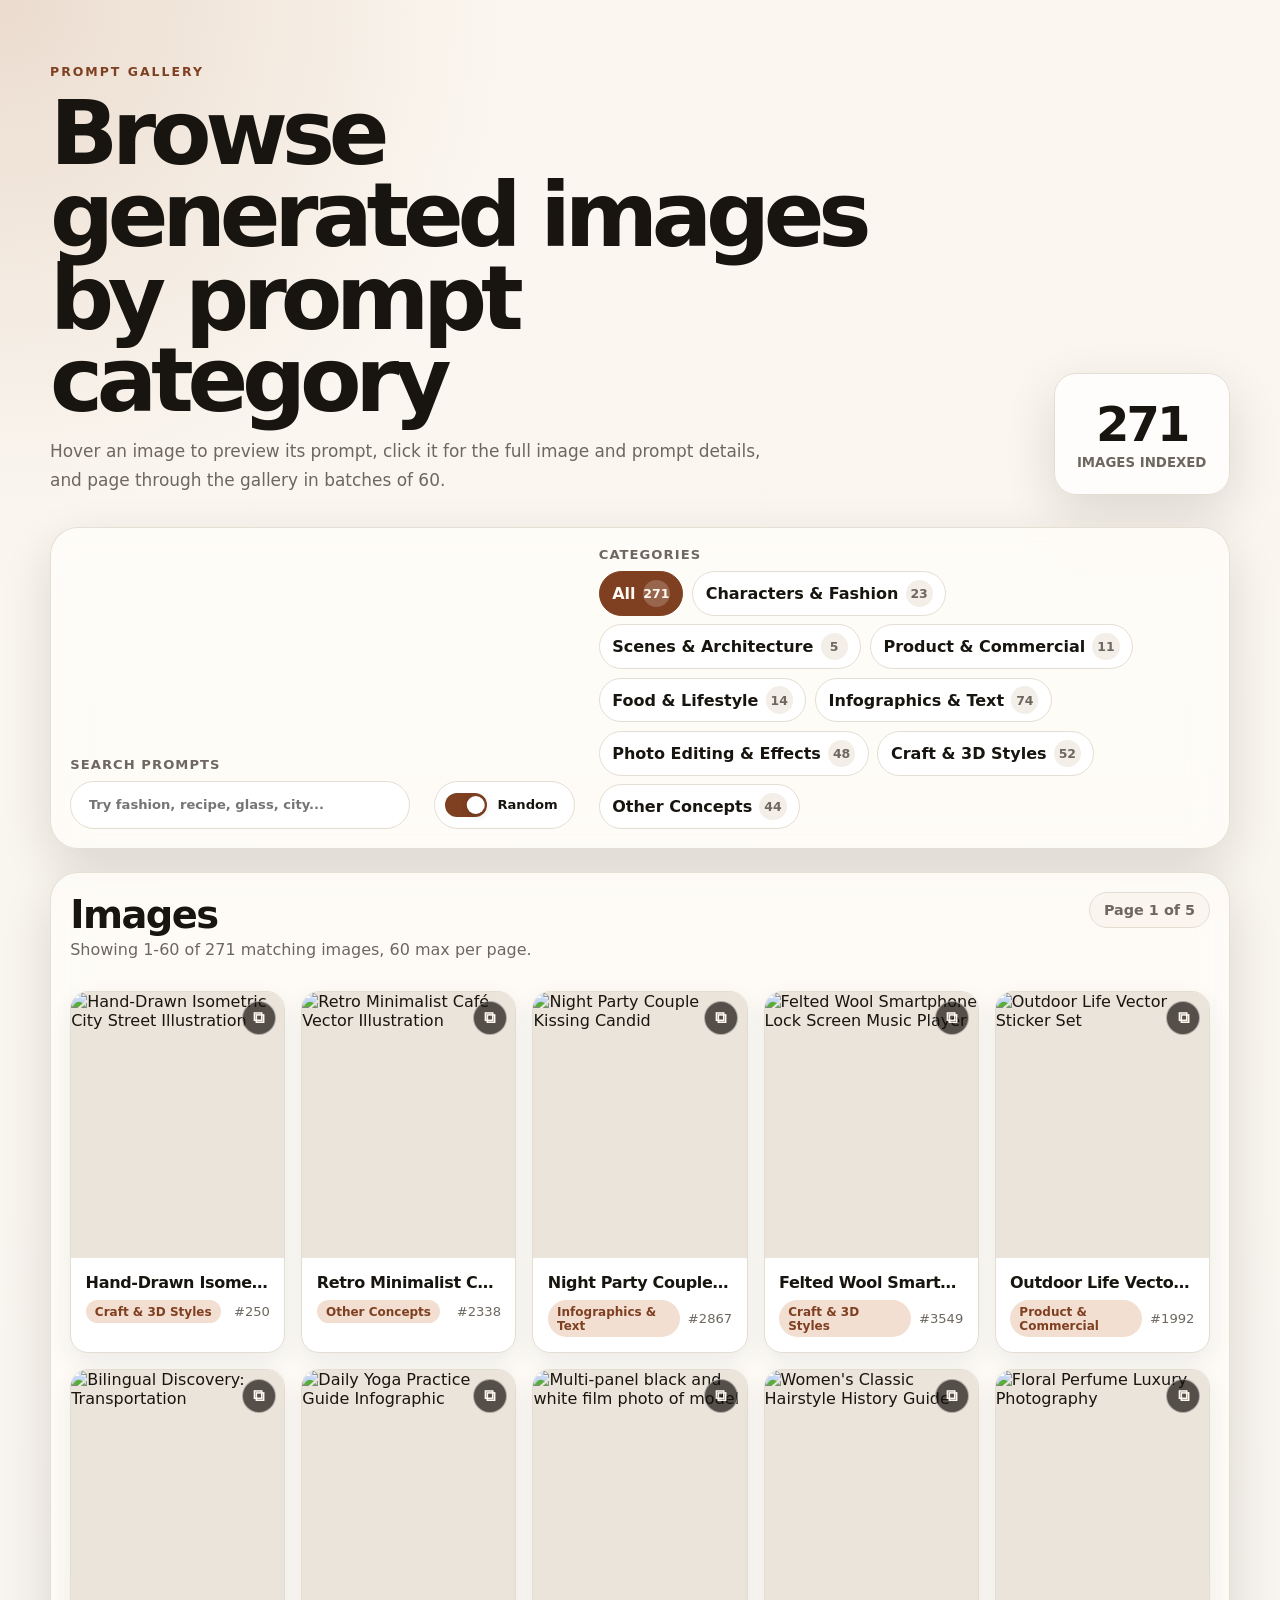
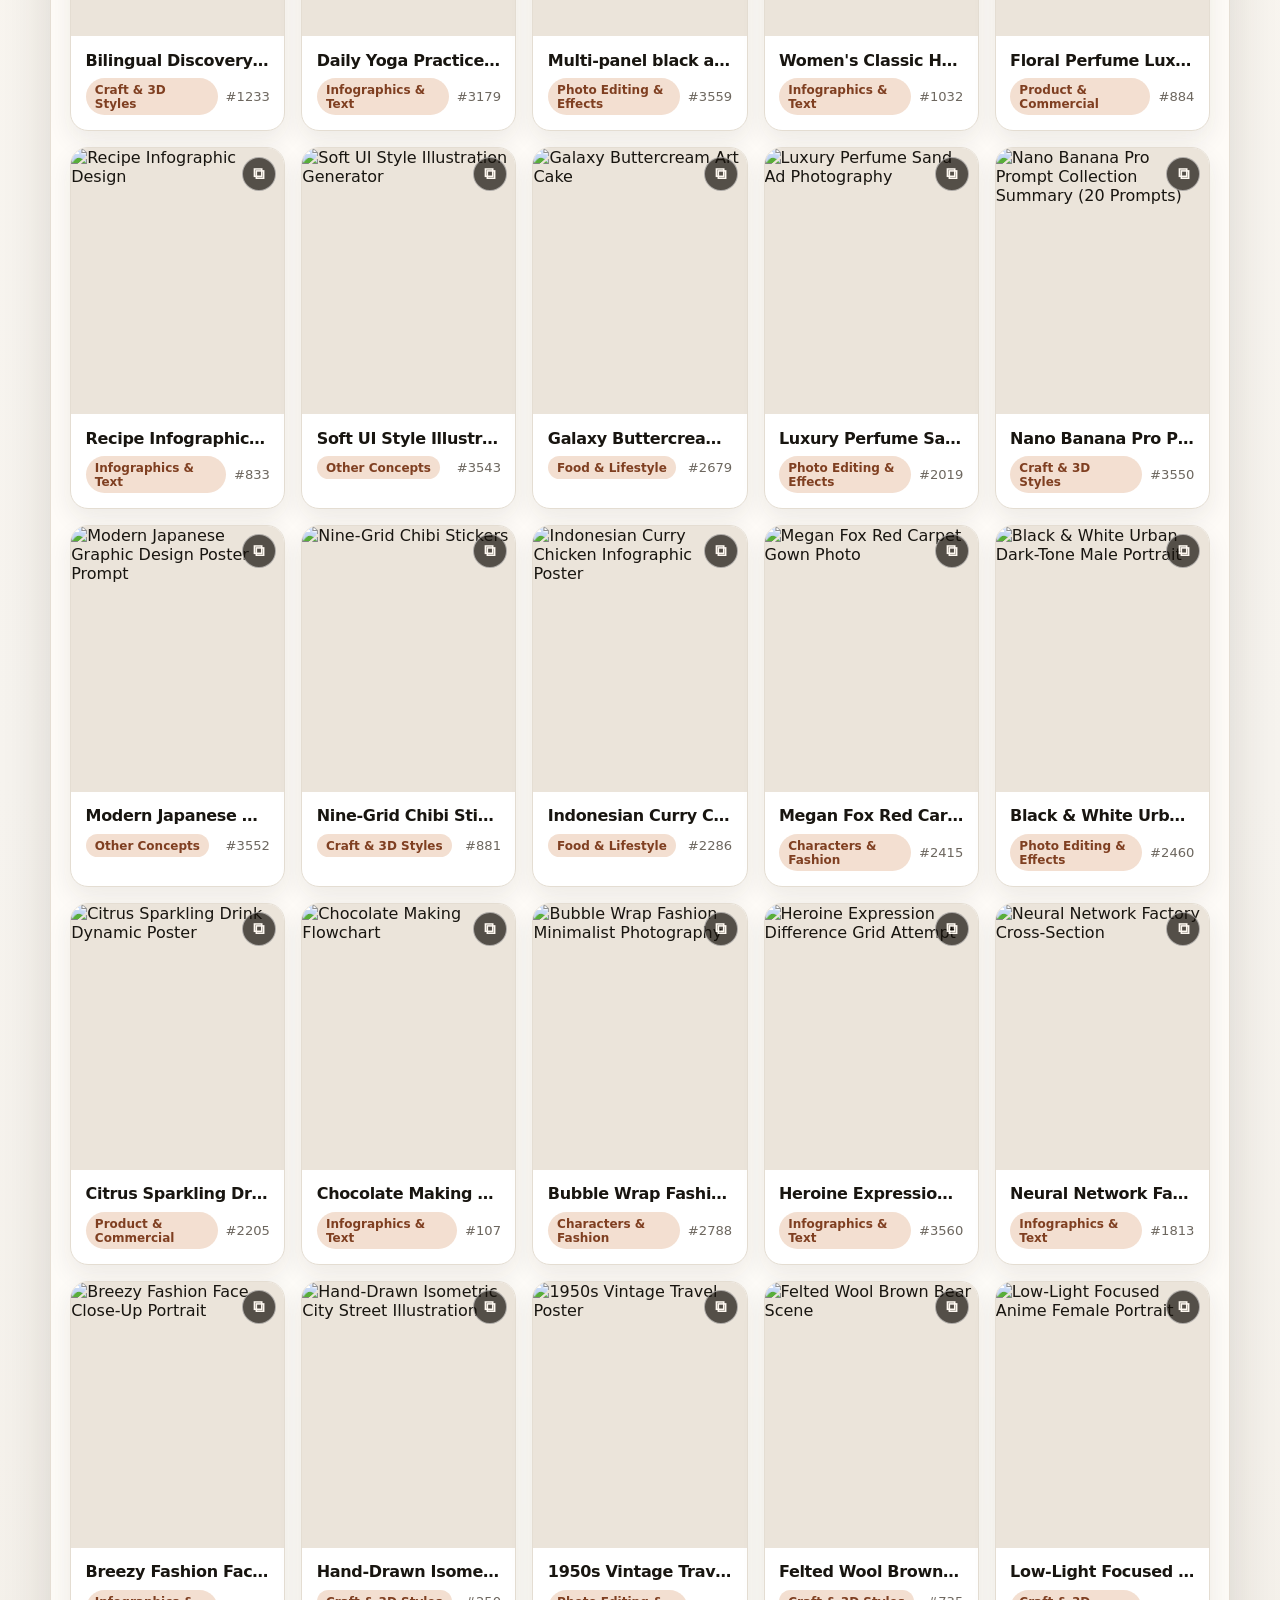
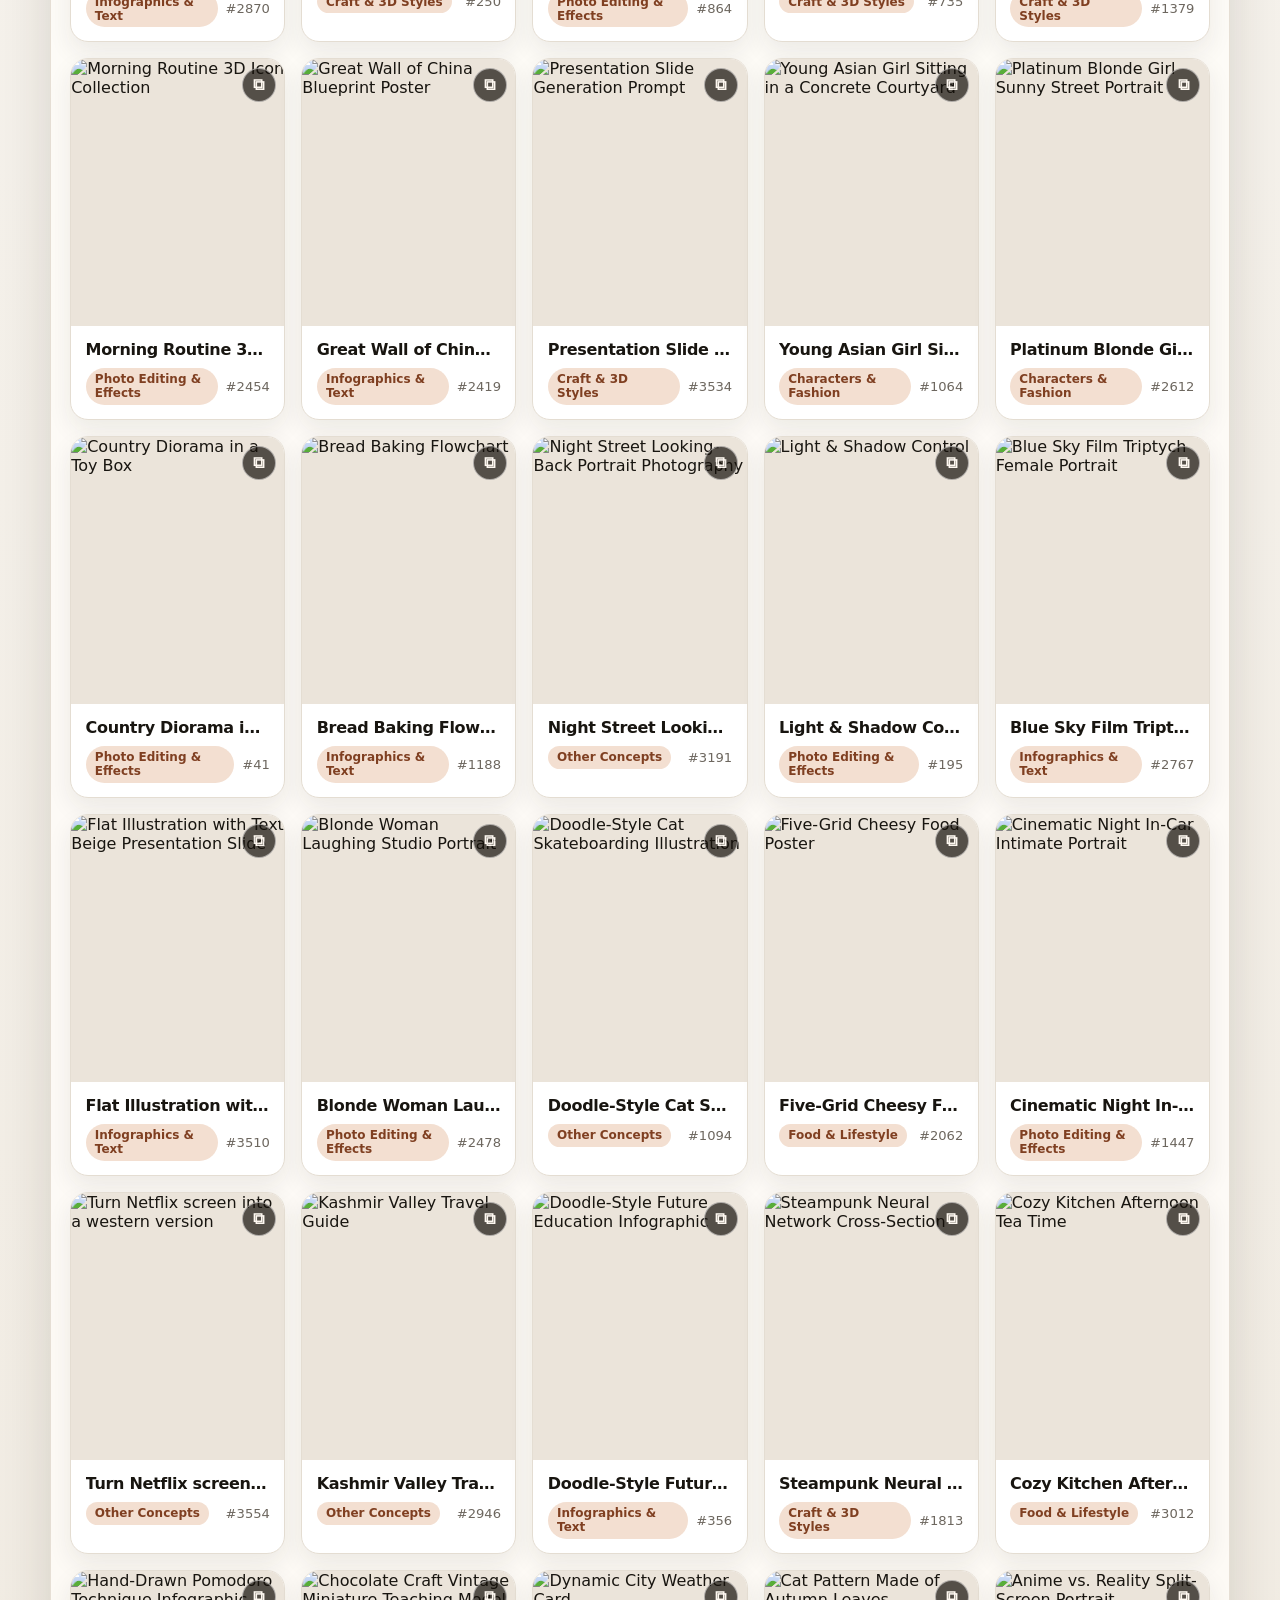
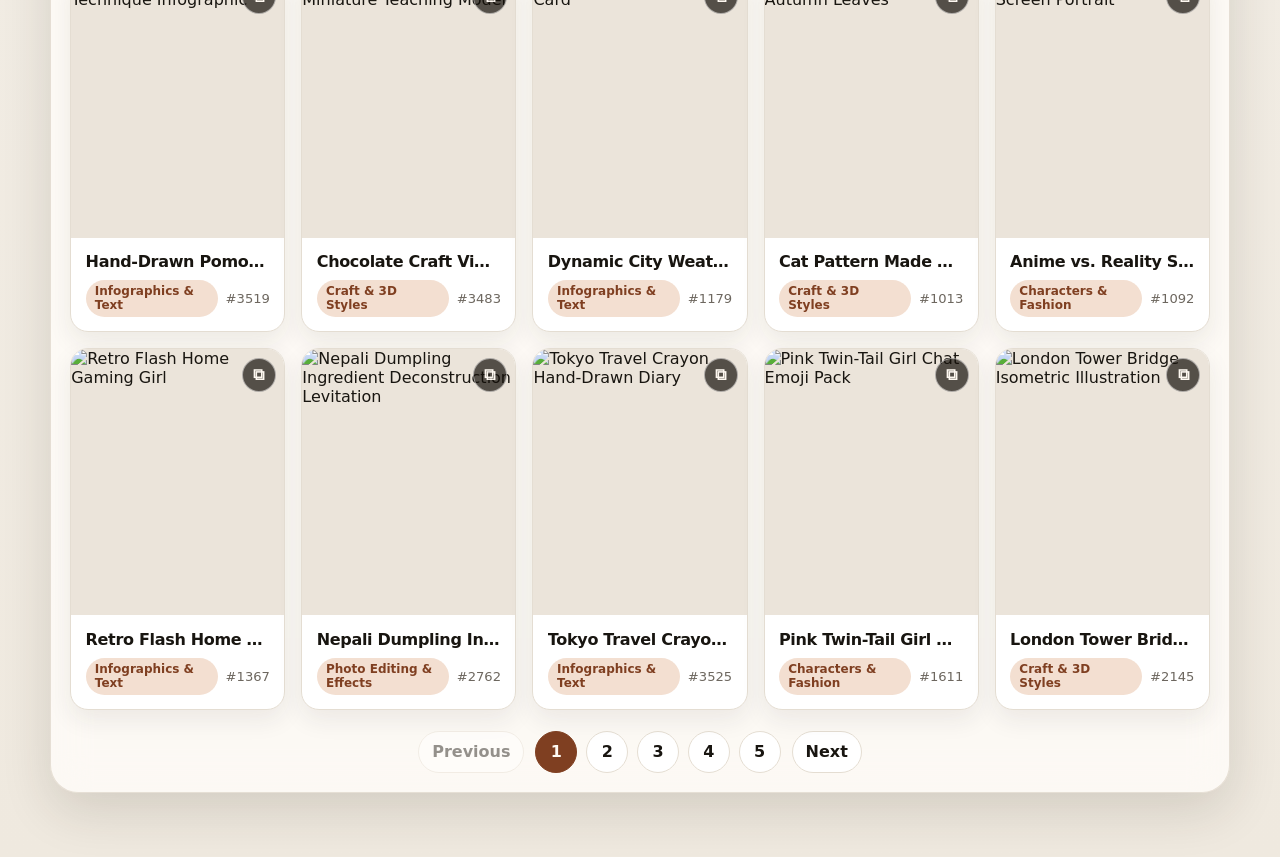
==== ernie-prompts-awesome/index.html @ 45bc71ee "Create combined prompt library repo" ====
<!doctype html>
<html lang="en">
  <head>
    <meta charset="utf-8">
    <meta name="viewport" content="width=device-width, initial-scale=1">
    <title>Prompt Image Gallery</title>
    <link rel="stylesheet" href="styles.css">
  </head>
  <body>
    <header class="hero">
      <div>
        <p class="eyebrow">Prompt gallery</p>
        <h1>Browse generated images by prompt category</h1>
        <p class="intro">
          Hover an image to preview its prompt, click it for the full image and prompt details,
          and page through the gallery in batches of 60.
        </p>
      </div>
      <div class="hero-card" aria-live="polite">
        <span id="total-count">0</span>
        <small>images indexed</small>
      </div>
    </header>

    <main>
      <section class="controls" aria-label="Gallery controls">
        <label class="search-label" for="search-input">
          Search prompts
          <input id="search-input" type="search" placeholder="Try fashion, recipe, glass, city...">
        </label>

        <label class="sort-toggle">
          <input id="random-sort-toggle" type="checkbox" checked>
          <span>Random</span>
        </label>

        <div>
          <p class="filter-title">Categories</p>
          <div id="category-filters" class="category-filters" role="list"></div>
        </div>
      </section>

      <section class="gallery-section" aria-labelledby="gallery-heading">
        <div class="section-heading">
          <div>
            <h2 id="gallery-heading">Images</h2>
            <p id="gallery-summary">Loading gallery...</p>
          </div>
          <div id="page-status" class="page-status"></div>
        </div>

        <div id="gallery-grid" class="gallery-grid" aria-live="polite"></div>
        <div id="empty-state" class="empty-state" hidden>
          <h3>No images match these filters</h3>
          <p>Try another category or search term.</p>
        </div>

        <nav class="pagination" aria-label="Gallery pagination">
          <button id="prev-page" class="page-button" type="button">Previous</button>
          <div id="page-buttons" class="page-buttons"></div>
          <button id="next-page" class="page-button" type="button">Next</button>
        </nav>
      </section>
    </main>

    <div id="detail-modal" class="modal" role="dialog" aria-modal="true" aria-labelledby="modal-title" hidden>
      <div class="modal-backdrop" data-close-modal></div>
      <article class="modal-panel">
        <button class="modal-close" type="button" aria-label="Close image details" data-close-modal>&times;</button>
        <div class="modal-image-wrap">
          <img id="modal-image" alt="">
        </div>
        <div class="modal-content">
          <p id="modal-category" class="category-badge"></p>
          <h2 id="modal-title"></h2>
          <dl class="modal-meta">
            <div>
              <dt>Author</dt>
              <dd id="modal-author"></dd>
            </div>
            <div>
              <dt>Source</dt>
              <dd id="modal-source"></dd>
            </div>
          </dl>
          <section>
            <div class="prompt-section-heading">
              <h3>Prompts</h3>
              <button id="modal-copy-prompt" class="copy-prompt-action" type="button">Copy</button>
            </div>
            <div id="modal-prompt-tabs" class="prompt-tabs" role="tablist" aria-label="Prompt versions"></div>
            <div id="modal-prompt-panel" class="prompt-panel" role="tabpanel" tabindex="0">
              <p id="modal-prompt" class="prompt-text"></p>
            </div>
          </section>
        </div>
      </article>
    </div>

    <script src="prompts.json"></script>
    <script src="prompt_categories.js"></script>
    <script src="app.js"></script>
  </body>
</html>
---- ernie-prompts-awesome/styles.css ----
:root {
  color-scheme: light;
  --bg: #f6f3ee;
  --surface: #fffdf9;
  --surface-strong: #ffffff;
  --ink: #181510;
  --muted: #6d675f;
  --line: #e4ddd2;
  --accent: #a45f37;
  --accent-strong: #7f3f21;
  --accent-soft: #f3dfd1;
  --shadow: 0 18px 50px rgba(43, 32, 20, 0.14);
  --radius: 22px;
  font-family:
    Inter, ui-sans-serif, system-ui, -apple-system, BlinkMacSystemFont, "Segoe UI",
    sans-serif;
}

* {
  box-sizing: border-box;
}

body {
  margin: 0;
  min-height: 100vh;
  background:
    radial-gradient(circle at top left, rgba(164, 95, 55, 0.18), transparent 32rem),
    linear-gradient(180deg, #fbf7f0 0%, var(--bg) 42%, #efe9df 100%);
  color: var(--ink);
}

button,
input {
  font: inherit;
}

button {
  cursor: pointer;
}

img {
  display: block;
  max-width: 100%;
}

.hero {
  display: grid;
  grid-template-columns: minmax(0, 1fr) auto;
  gap: 2rem;
  align-items: end;
  width: min(1180px, calc(100% - 2rem));
  margin: 0 auto;
  padding: 4rem 0 2rem;
}

.eyebrow {
  margin: 0 0 0.8rem;
  color: var(--accent-strong);
  font-size: 0.78rem;
  font-weight: 800;
  letter-spacing: 0.16em;
  text-transform: uppercase;
}

h1,
h2,
h3,
p {
  margin-top: 0;
}

h1 {
  max-width: 820px;
  margin-bottom: 1rem;
  font-size: clamp(2.6rem, 7vw, 6.4rem);
  line-height: 0.92;
  letter-spacing: -0.07em;
}

.intro {
  max-width: 720px;
  margin-bottom: 0;
  color: var(--muted);
  font-size: 1.06rem;
  line-height: 1.7;
}

.hero-card {
  min-width: 172px;
  padding: 1.4rem;
  border: 1px solid var(--line);
  border-radius: var(--radius);
  background: rgba(255, 255, 255, 0.72);
  box-shadow: var(--shadow);
  text-align: center;
  backdrop-filter: blur(18px);
}

.hero-card span {
  display: block;
  font-size: 3rem;
  font-weight: 900;
  letter-spacing: -0.06em;
}

.hero-card small {
  color: var(--muted);
  font-weight: 700;
  text-transform: uppercase;
}

main {
  width: min(1180px, calc(100% - 2rem));
  margin: 0 auto 4rem;
}

.controls,
.gallery-section {
  border: 1px solid rgba(228, 221, 210, 0.92);
  border-radius: calc(var(--radius) + 6px);
  background: rgba(255, 253, 249, 0.82);
  box-shadow: var(--shadow);
  backdrop-filter: blur(18px);
}

.controls {
  display: grid;
  grid-template-columns: minmax(240px, 340px) auto minmax(0, 1fr);
  gap: 1.5rem;
  align-items: end;
  margin-bottom: 1.4rem;
  padding: 1.2rem;
}

.search-label,
.filter-title {
  color: var(--muted);
  font-size: 0.82rem;
  font-weight: 800;
  letter-spacing: 0.08em;
  text-transform: uppercase;
}

.search-label {
  display: grid;
  gap: 0.55rem;
}

#search-input {
  width: 100%;
  min-height: 48px;
  border: 1px solid var(--line);
  border-radius: 999px;
  background: var(--surface-strong);
  color: var(--ink);
  padding: 0 1.1rem;
  outline: none;
}

#search-input:focus-visible {
  border-color: var(--accent);
  box-shadow: 0 0 0 4px rgba(164, 95, 55, 0.14);
}

.filter-title {
  margin-bottom: 0.55rem;
}

.sort-toggle {
  display: inline-flex;
  gap: 0.62rem;
  align-items: center;
  min-height: 48px;
  border: 1px solid var(--line);
  border-radius: 999px;
  background: var(--surface-strong);
  color: var(--ink);
  padding: 0 1rem 0 0.62rem;
  font-size: 0.82rem;
  font-weight: 900;
}

.sort-toggle input {
  position: relative;
  width: 2.65rem;
  height: 1.48rem;
  margin: 0;
  appearance: none;
  border-radius: 999px;
  background: #e7ded2;
  cursor: pointer;
  transition: background 160ms ease;
}

.sort-toggle input::before {
  position: absolute;
  top: 0.18rem;
  left: 0.18rem;
  width: 1.12rem;
  height: 1.12rem;
  border-radius: 999px;
  background: #ffffff;
  box-shadow: 0 2px 7px rgba(43, 32, 20, 0.2);
  content: "";
  transition: transform 160ms ease;
}

.sort-toggle input:checked {
  background: var(--accent-strong);
}

.sort-toggle input:checked::before {
  transform: translateX(1.17rem);
}

.category-filters,
.page-buttons {
  display: flex;
  flex-wrap: wrap;
  gap: 0.55rem;
}

.category-button,
.page-button {
  border: 1px solid var(--line);
  border-radius: 999px;
  background: var(--surface-strong);
  color: var(--ink);
  font-weight: 800;
  transition:
    transform 160ms ease,
    border-color 160ms ease,
    background 160ms ease,
    color 160ms ease;
}

.category-button {
  display: inline-flex;
  gap: 0.45rem;
  align-items: center;
  min-height: 38px;
  padding: 0.48rem 0.78rem;
}

.category-button span {
  display: inline-grid;
  min-width: 1.7rem;
  min-height: 1.7rem;
  place-items: center;
  border-radius: 999px;
  background: #f3eee7;
  color: var(--muted);
  font-size: 0.78rem;
}

.category-button:hover,
.page-button:hover {
  transform: translateY(-1px);
  border-color: rgba(164, 95, 55, 0.45);
}

.category-button.is-active,
.page-button.is-active {
  border-color: var(--accent-strong);
  background: var(--accent-strong);
  color: #fffaf3;
}

.category-button.is-active span {
  background: rgba(255, 255, 255, 0.2);
  color: #fffaf3;
}

.gallery-section {
  padding: 1.2rem;
}

.section-heading {
  display: flex;
  justify-content: space-between;
  gap: 1rem;
  align-items: start;
  margin-bottom: 1rem;
}

.section-heading h2 {
  margin-bottom: 0.2rem;
  font-size: clamp(1.6rem, 3vw, 2.4rem);
  letter-spacing: -0.04em;
}

#gallery-summary,
.page-status {
  color: var(--muted);
}

.page-status {
  flex: none;
  border: 1px solid var(--line);
  border-radius: 999px;
  background: #faf5ee;
  padding: 0.56rem 0.86rem;
  font-size: 0.9rem;
  font-weight: 800;
}

.gallery-grid {
  display: grid;
  grid-template-columns: repeat(auto-fill, minmax(190px, 1fr));
  gap: 1rem;
}

.image-card {
  position: relative;
  overflow: hidden;
  border: 1px solid var(--line);
  border-radius: 18px;
  background: var(--surface-strong);
  box-shadow: 0 10px 24px rgba(43, 32, 20, 0.08);
  transition:
    transform 180ms ease,
    box-shadow 180ms ease;
}

.copy-prompt-button {
  position: absolute;
  z-index: 4;
  top: 0.55rem;
  right: 0.55rem;
  display: grid;
  width: 34px;
  height: 34px;
  place-items: center;
  border: 1px solid rgba(255, 255, 255, 0.52);
  border-radius: 999px;
  background: rgba(20, 15, 10, 0.76);
  color: #fffaf3;
  font-size: 1rem;
  font-weight: 900;
  line-height: 1;
  opacity: 0.92;
  transition:
    opacity 160ms ease,
    transform 160ms ease,
    background 160ms ease;
}

.image-card:hover .copy-prompt-button,
.image-card:focus-within .copy-prompt-button,
.copy-prompt-button:focus-visible {
  opacity: 1;
}

.copy-prompt-button:hover {
  transform: translateY(-1px);
  background: var(--accent-strong);
}

.image-card:hover,
.image-card:focus-within {
  transform: translateY(-3px);
  box-shadow: 0 18px 36px rgba(43, 32, 20, 0.16);
}

.card-button {
  display: grid;
  width: 100%;
  padding: 0;
  border: 0;
  background: transparent;
  color: inherit;
  text-align: left;
}

.thumb-wrap {
  position: relative;
  aspect-ratio: 4 / 5;
  overflow: hidden;
  background: #ebe4da;
}

.thumb-wrap img {
  width: 100%;
  height: 100%;
  object-fit: cover;
  transition: transform 220ms ease;
}

.image-card:hover img,
.image-card:focus-within img {
  transform: scale(1.04);
}

.prompt-overlay {
  position: absolute;
  inset: 0;
  display: flex;
  flex-direction: column;
  justify-content: end;
  gap: 0.45rem;
  padding: 1rem;
  background: linear-gradient(180deg, transparent 0%, rgba(0, 0, 0, 0.78) 100%);
  color: #fffaf3;
  opacity: 0;
  transition: opacity 180ms ease;
}

.image-card:hover .prompt-overlay,
.image-card:focus-within .prompt-overlay {
  opacity: 1;
}

.prompt-overlay strong {
  font-size: 0.78rem;
  letter-spacing: 0.12em;
  text-transform: uppercase;
}

.prompt-overlay p {
  display: -webkit-box;
  margin: 0;
  overflow: hidden;
  font-size: 0.9rem;
  line-height: 1.45;
  -webkit-box-orient: vertical;
  -webkit-line-clamp: 7;
}

.card-body {
  display: grid;
  gap: 0.55rem;
  padding: 0.9rem;
}

.card-body h3 {
  margin: 0;
  overflow: hidden;
  font-size: 1rem;
  letter-spacing: -0.02em;
  text-overflow: ellipsis;
  white-space: nowrap;
}

.card-meta {
  display: flex;
  gap: 0.5rem;
  align-items: center;
  justify-content: space-between;
  color: var(--muted);
  font-size: 0.82rem;
}

.category-badge {
  display: inline-flex;
  width: fit-content;
  align-items: center;
  border-radius: 999px;
  background: var(--accent-soft);
  color: var(--accent-strong);
  padding: 0.28rem 0.58rem;
  font-size: 0.75rem;
  font-weight: 900;
}

.empty-state {
  margin: 2rem 0;
  border: 1px dashed var(--line);
  border-radius: 20px;
  padding: 3rem 1rem;
  text-align: center;
}

.pagination {
  display: flex;
  justify-content: center;
  gap: 0.7rem;
  align-items: center;
  margin-top: 1.3rem;
}

.page-button {
  min-width: 42px;
  min-height: 42px;
  padding: 0 0.8rem;
}

.page-button[disabled] {
  cursor: not-allowed;
  opacity: 0.46;
  transform: none;
}

.modal[hidden] {
  display: none;
}

.modal {
  position: fixed;
  z-index: 20;
  inset: 0;
  display: grid;
  place-items: center;
  padding: 1rem;
}

.modal-backdrop {
  position: absolute;
  inset: 0;
  background: rgba(20, 15, 10, 0.72);
  backdrop-filter: blur(8px);
}

.modal-panel {
  position: relative;
  display: grid;
  grid-template-columns: minmax(260px, 0.92fr) minmax(300px, 1fr);
  width: min(1120px, 100%);
  height: min(780px, calc(100vh - 2rem));
  max-height: min(780px, calc(100vh - 2rem));
  overflow: hidden;
  border-radius: 28px;
  background: var(--surface-strong);
  box-shadow: 0 28px 80px rgba(0, 0, 0, 0.38);
}

.modal-close {
  position: absolute;
  z-index: 2;
  top: 0.9rem;
  right: 0.9rem;
  display: grid;
  width: 42px;
  height: 42px;
  place-items: center;
  border: 1px solid rgba(255, 255, 255, 0.38);
  border-radius: 999px;
  background: rgba(20, 15, 10, 0.72);
  color: #fff;
  font-size: 1.55rem;
  line-height: 1;
}

.modal-image-wrap {
  display: grid;
  min-height: 0;
  place-items: center;
  background: #efe8de;
}

.modal-image-wrap img {
  width: 100%;
  height: 100%;
  object-fit: contain;
  object-position: center;
}

.modal-content {
  display: grid;
  min-height: 0;
  gap: 1rem;
  grid-template-rows: auto auto auto minmax(0, 1fr);
  overflow: hidden;
  padding: 2rem;
}

.modal-content h2 {
  margin-bottom: 0;
  font-size: clamp(1.7rem, 4vw, 3rem);
  line-height: 1;
  letter-spacing: -0.05em;
}

.modal-content h3 {
  margin-bottom: 0.45rem;
  font-size: 0.82rem;
  letter-spacing: 0.1em;
  text-transform: uppercase;
}

.modal-content > section:last-child {
  display: grid;
  min-height: 0;
  gap: 0.75rem;
  grid-template-rows: auto auto minmax(0, 1fr);
}

.modal-meta {
  display: grid;
  grid-template-columns: repeat(2, minmax(0, 1fr));
  gap: 0.8rem;
  margin: 0;
}

.modal-meta div {
  min-width: 0;
  border: 1px solid var(--line);
  border-radius: 16px;
  padding: 0.8rem;
}

.modal-meta dt {
  margin-bottom: 0.18rem;
  color: var(--muted);
  font-size: 0.74rem;
  font-weight: 900;
  letter-spacing: 0.08em;
  text-transform: uppercase;
}

.modal-meta dd {
  margin: 0;
  overflow-wrap: anywhere;
}

.modal-meta a {
  color: var(--accent-strong);
  font-weight: 800;
}

.prompt-text {
  margin: 0;
  color: #38312a;
  line-height: 1.7;
  white-space: pre-wrap;
}

.prompt-section-heading {
  display: flex;
  gap: 0.8rem;
  align-items: center;
  justify-content: space-between;
}

.prompt-section-heading h3 {
  margin-bottom: 0;
}

.copy-prompt-action {
  min-height: 34px;
  border: 1px solid var(--line);
  border-radius: 999px;
  background: var(--surface-strong);
  color: var(--accent-strong);
  padding: 0 0.85rem;
  font-size: 0.78rem;
  font-weight: 900;
}

.prompt-tabs {
  display: flex;
  flex-wrap: wrap;
  gap: 0.45rem;
}

.prompt-tab {
  min-height: 34px;
  border: 1px solid var(--line);
  border-radius: 999px;
  background: #faf5ee;
  color: var(--muted);
  padding: 0 0.78rem;
  font-size: 0.78rem;
  font-weight: 900;
}

.prompt-tab.is-active {
  border-color: var(--accent-strong);
  background: var(--accent-strong);
  color: #fffaf3;
}

.prompt-panel {
  min-height: 13rem;
  max-height: 100%;
  overflow: auto;
  border: 1px solid var(--line);
  border-radius: 18px;
  background: #fffaf3;
  padding: 1rem;
}

@media (max-width: 820px) {
  .hero,
  .controls,
  .section-heading,
  .modal-panel {
    grid-template-columns: 1fr;
  }

  .hero {
    padding-top: 2.5rem;
  }

  .hero-card {
    justify-self: start;
  }

  .section-heading {
    display: grid;
  }

  .page-status {
    width: fit-content;
  }

  .modal-panel {
    height: auto;
    max-height: calc(100vh - 1rem);
  }

  .modal-image-wrap {
    min-height: 280px;
    max-height: 42vh;
  }

  .modal-content {
    overflow: auto;
    padding: 1.2rem;
  }

  .prompt-panel {
    max-height: 36vh;
  }
}

@media (max-width: 560px) {
  main,
  .hero {
    width: min(100% - 1rem, 1180px);
  }

  .gallery-grid {
    grid-template-columns: repeat(2, minmax(0, 1fr));
    gap: 0.6rem;
  }

  .card-body {
    padding: 0.72rem;
  }

  .card-meta {
    display: grid;
  }

  .pagination {
    align-items: stretch;
    flex-direction: column;
  }

  .page-buttons {
    justify-content: center;
  }
}
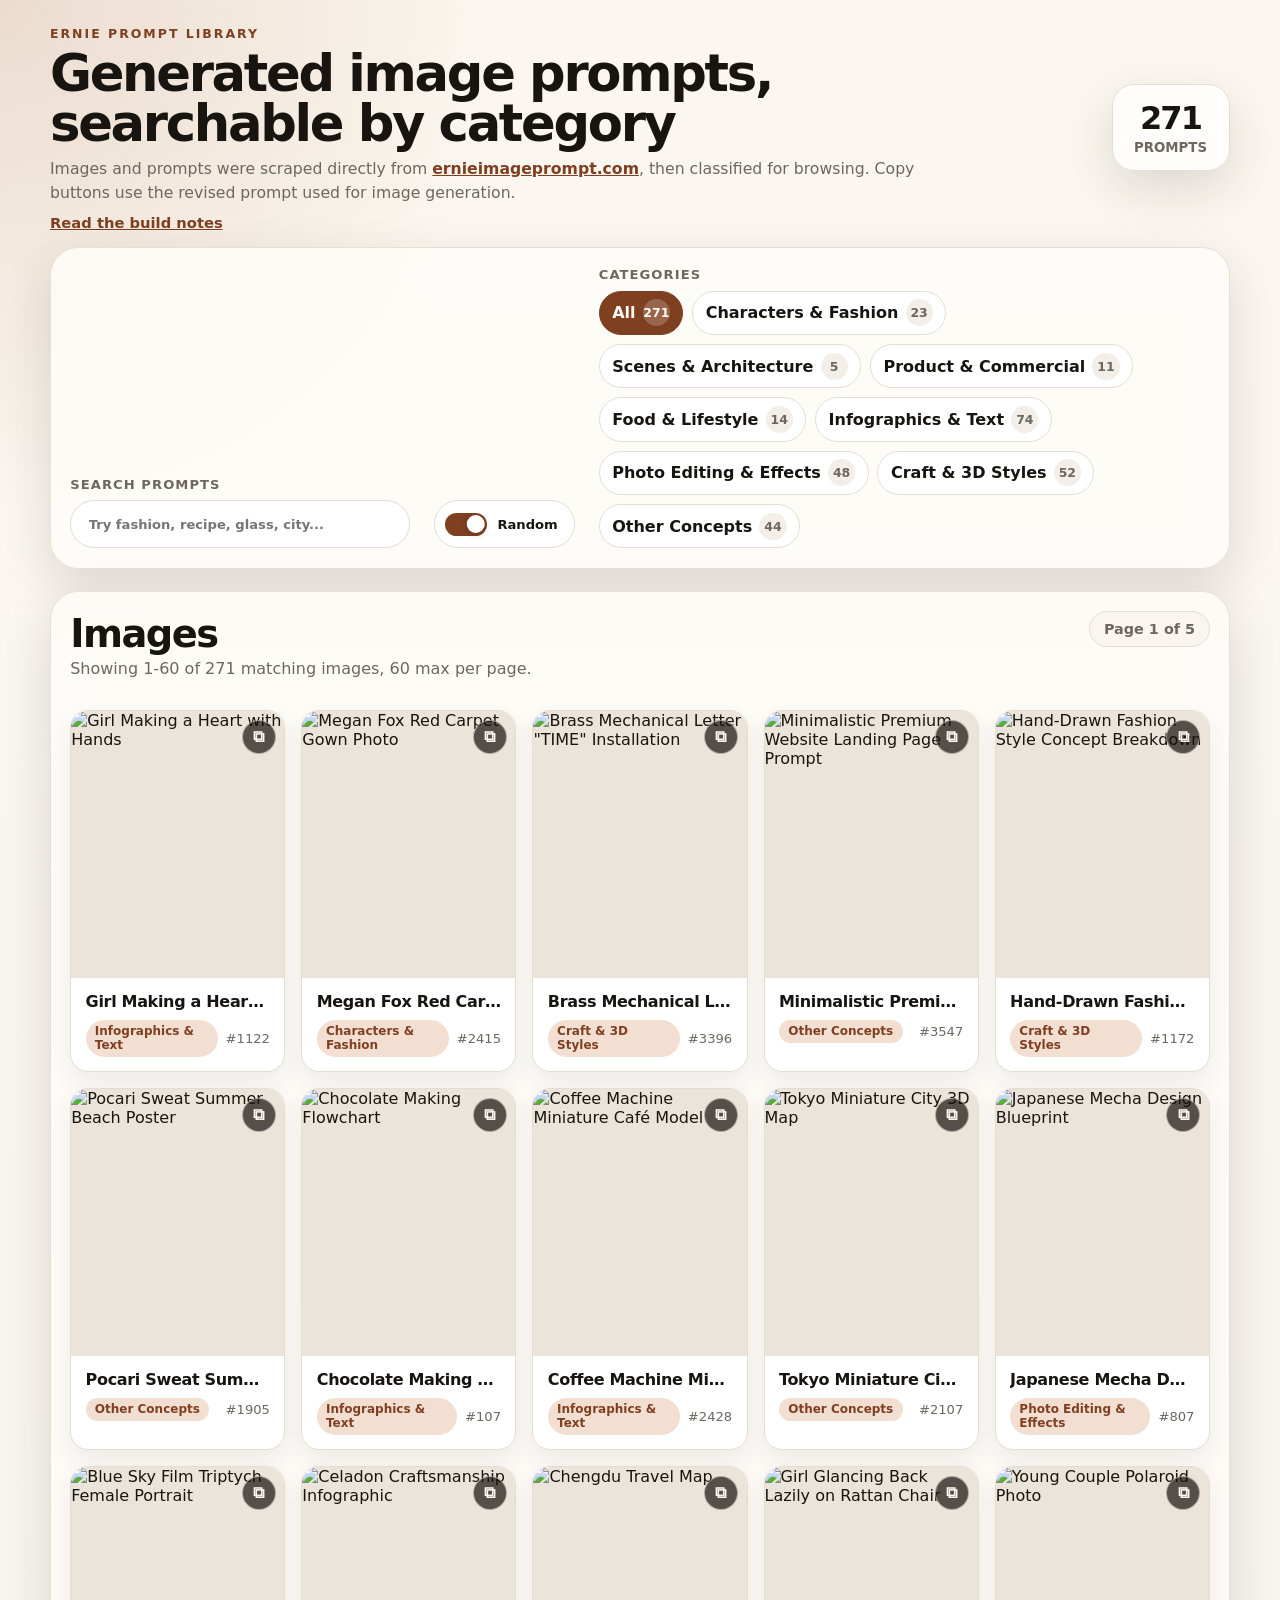
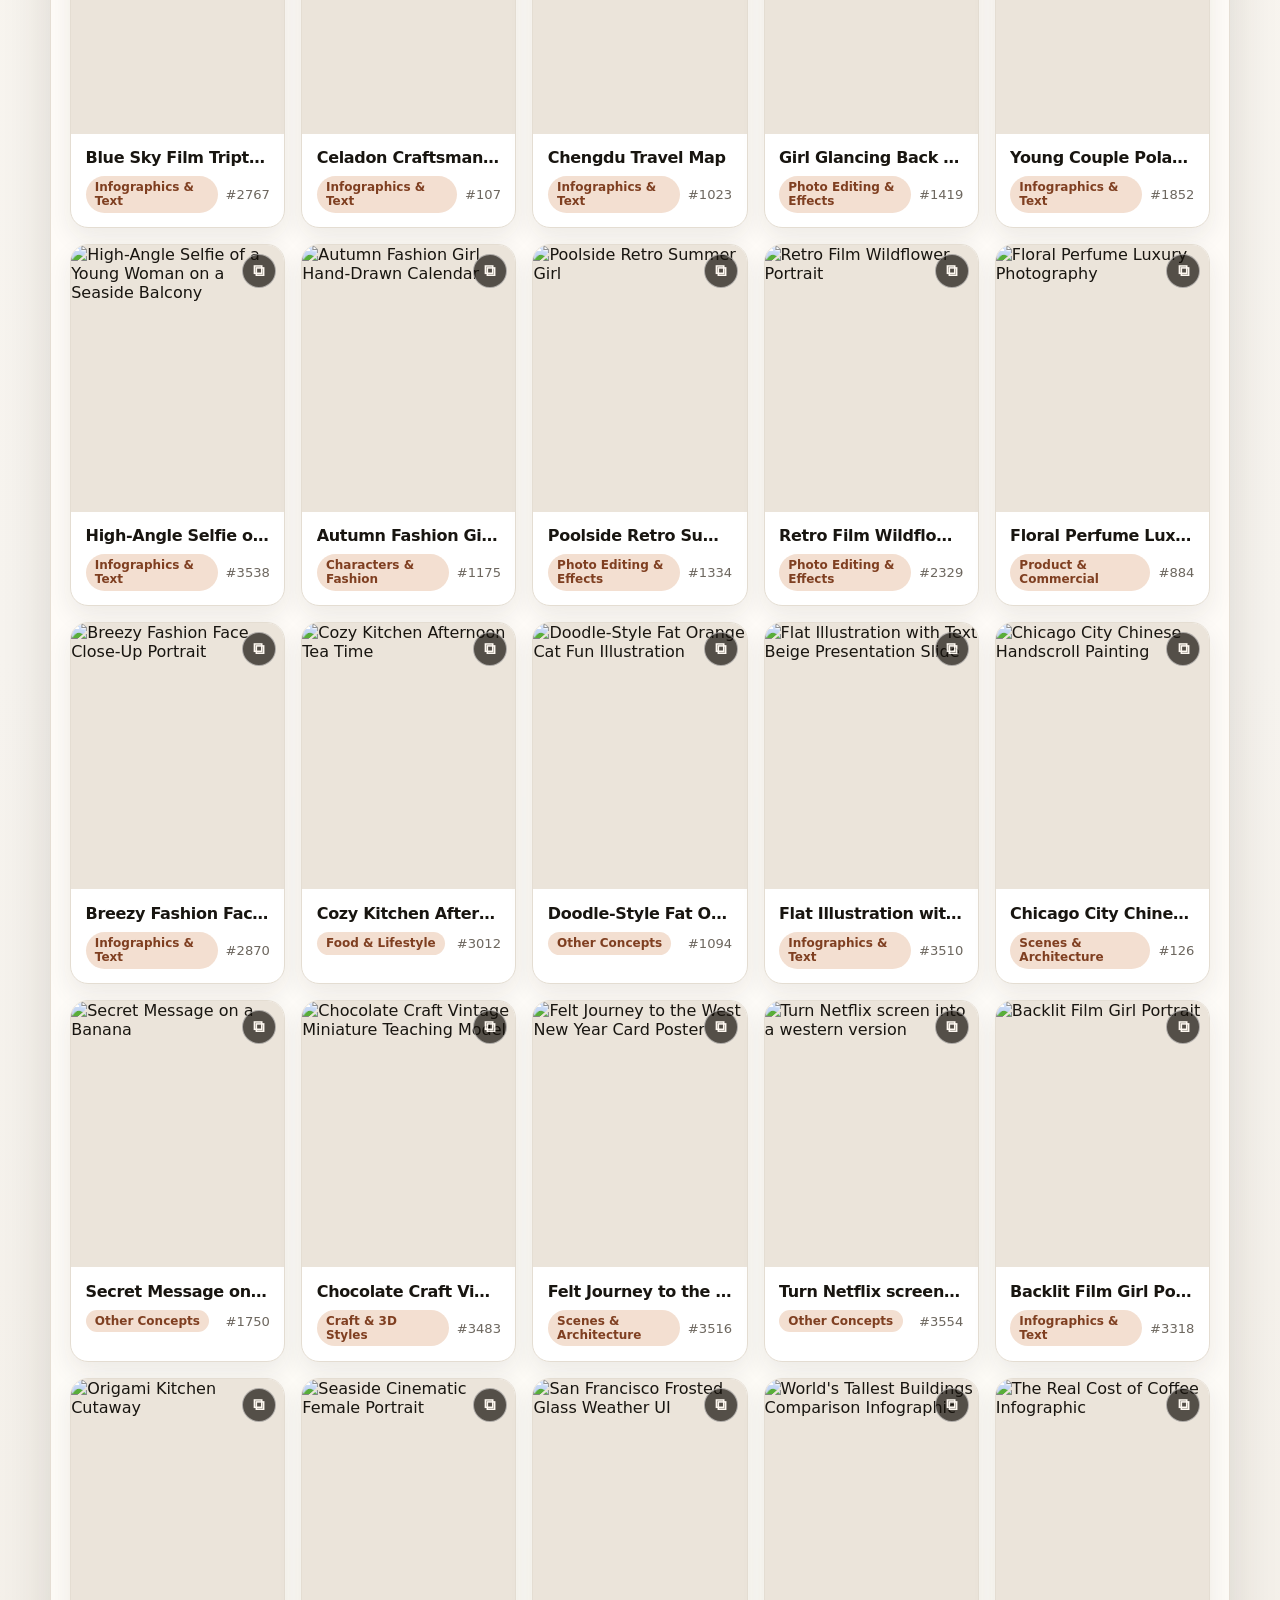
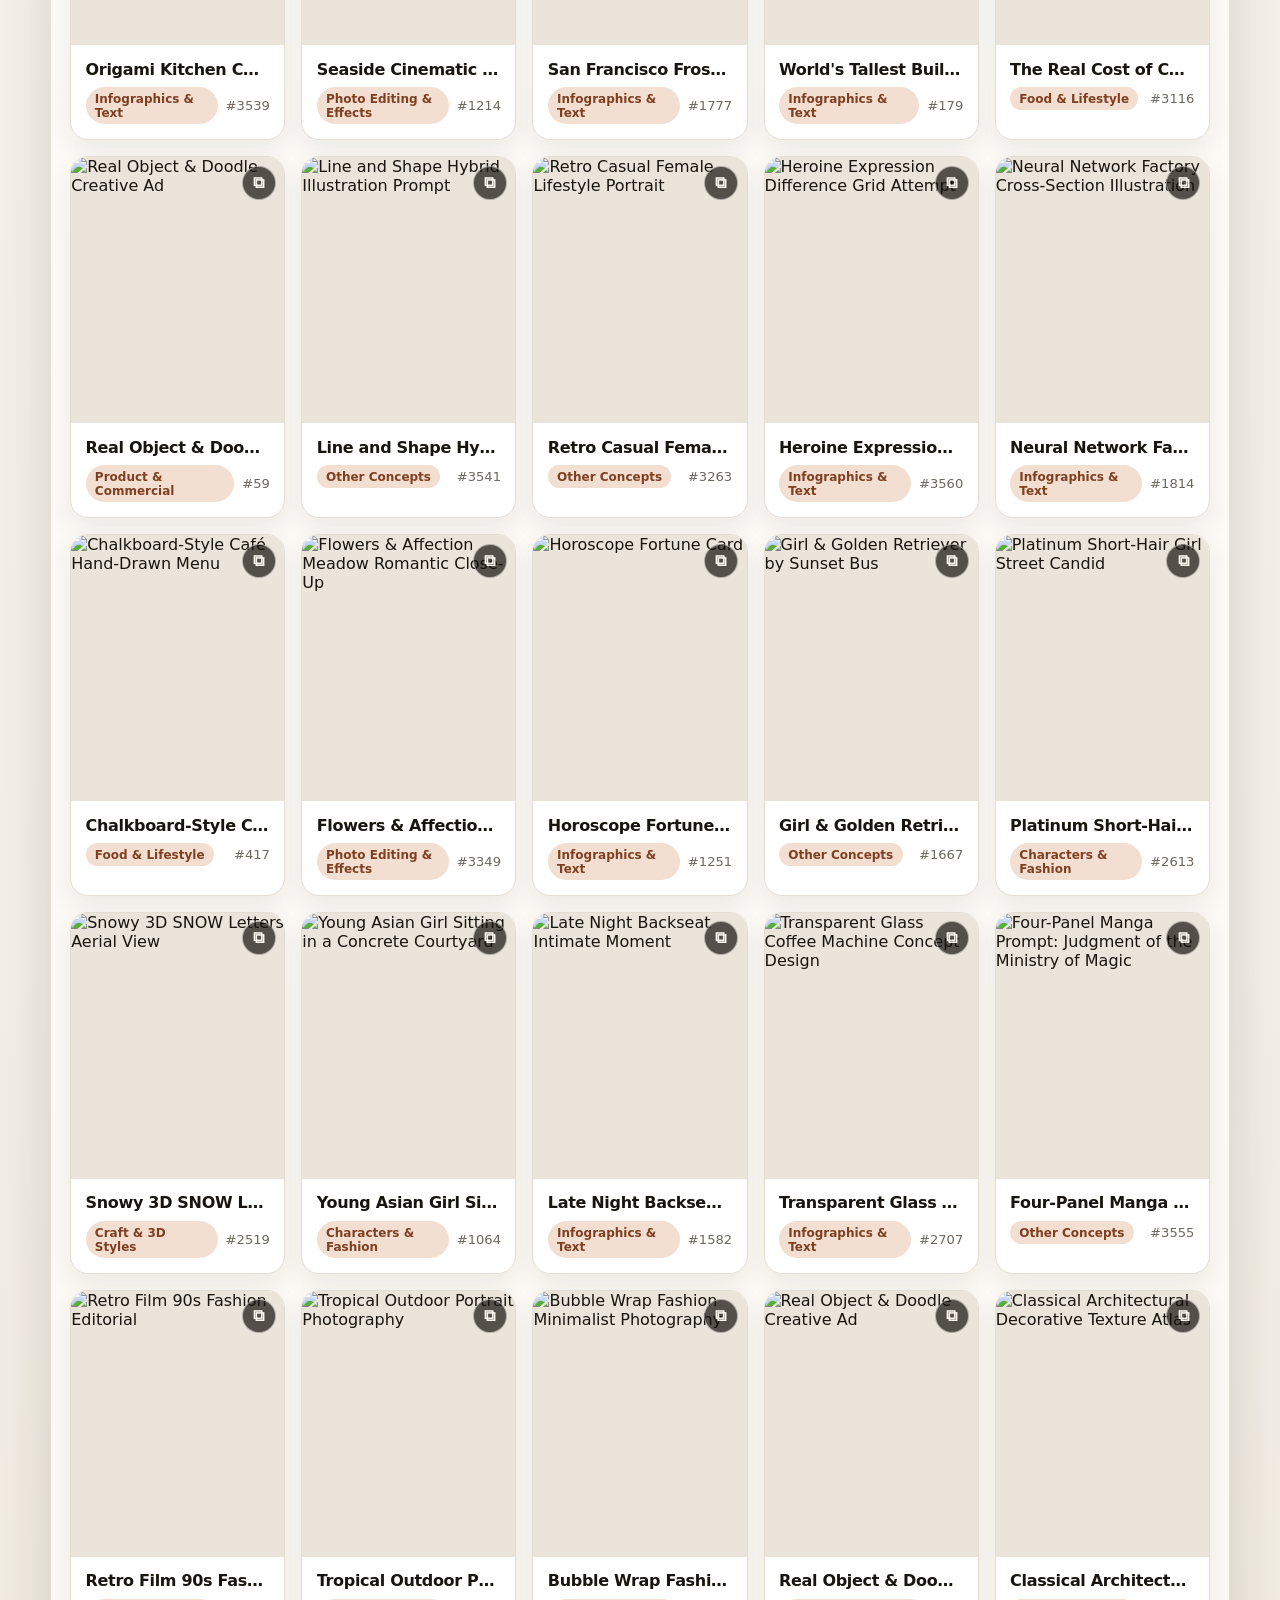
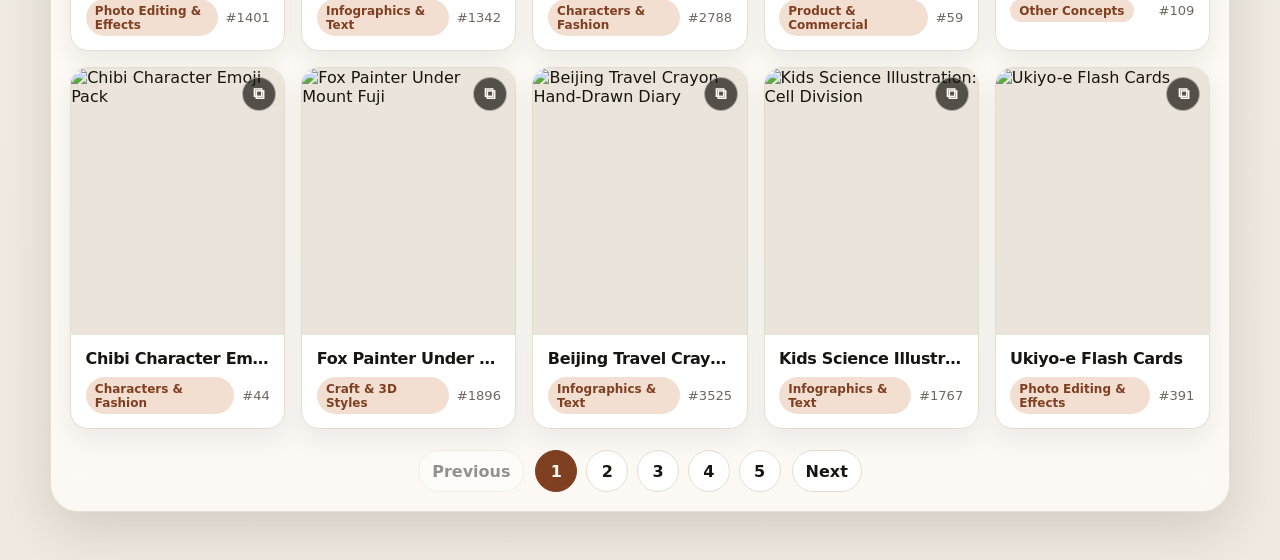
==== commit 6ec530fa: "Add build notes and compact library headers" ====
--- a/ernie-prompts-awesome/index.html
+++ b/ernie-prompts-awesome/index.html
@@ -9,16 +9,20 @@
   <body>
     <header class="hero">
       <div>
-        <p class="eyebrow">Prompt gallery</p>
-        <h1>Browse generated images by prompt category</h1>
+        <p class="eyebrow">ERNIE prompt library</p>
+        <h1>Generated image prompts, searchable by category</h1>
         <p class="intro">
-          Hover an image to preview its prompt, click it for the full image and prompt details,
-          and page through the gallery in batches of 60.
+          Images and prompts were scraped directly from
+          <a href="https://ernieimageprompt.com/" target="_blank" rel="noreferrer">ernieimageprompt.com</a>,
+          then classified for browsing. Copy buttons use the revised prompt used for image generation.
+        </p>
+        <p class="header-links">
+          <a href="../process.html">Read the build notes</a>
         </p>
       </div>
       <div class="hero-card" aria-live="polite">
         <span id="total-count">0</span>
-        <small>images indexed</small>
+        <small>prompts</small>
       </div>
     </header>
 
--- a/ernie-prompts-awesome/styles.css
+++ b/ernie-prompts-awesome/styles.css
@@ -46,15 +46,15 @@
 .hero {
   display: grid;
   grid-template-columns: minmax(0, 1fr) auto;
-  gap: 2rem;
-  align-items: end;
+  gap: 1rem;
+  align-items: center;
   width: min(1180px, calc(100% - 2rem));
   margin: 0 auto;
-  padding: 4rem 0 2rem;
+  padding: 1.6rem 0 1rem;
 }
 
 .eyebrow {
-  margin: 0 0 0.8rem;
+  margin: 0 0 0.45rem;
   color: var(--accent-strong);
   font-size: 0.78rem;
   font-weight: 800;
@@ -71,23 +71,34 @@
 
 h1 {
   max-width: 820px;
-  margin-bottom: 1rem;
-  font-size: clamp(2.6rem, 7vw, 6.4rem);
-  line-height: 0.92;
-  letter-spacing: -0.07em;
+  margin-bottom: 0.55rem;
+  font-size: clamp(1.8rem, 4vw, 3.2rem);
+  line-height: 0.98;
+  letter-spacing: -0.045em;
 }
 
 .intro {
-  max-width: 720px;
+  max-width: 900px;
   margin-bottom: 0;
   color: var(--muted);
-  font-size: 1.06rem;
-  line-height: 1.7;
+  font-size: 0.98rem;
+  line-height: 1.55;
+}
+
+.intro a,
+.header-links a {
+  color: var(--accent-strong);
+  font-weight: 850;
+}
+
+.header-links {
+  margin: 0.5rem 0 0;
+  font-size: 0.92rem;
 }
 
 .hero-card {
-  min-width: 172px;
-  padding: 1.4rem;
+  min-width: 118px;
+  padding: 0.9rem 1rem;
   border: 1px solid var(--line);
   border-radius: var(--radius);
   background: rgba(255, 255, 255, 0.72);
@@ -98,7 +109,7 @@
 
 .hero-card span {
   display: block;
-  font-size: 3rem;
+  font-size: 2rem;
   font-weight: 900;
   letter-spacing: -0.06em;
 }
@@ -111,7 +122,7 @@
 
 main {
   width: min(1180px, calc(100% - 2rem));
-  margin: 0 auto 4rem;
+  margin: 0 auto 3rem;
 }
 
 .controls,
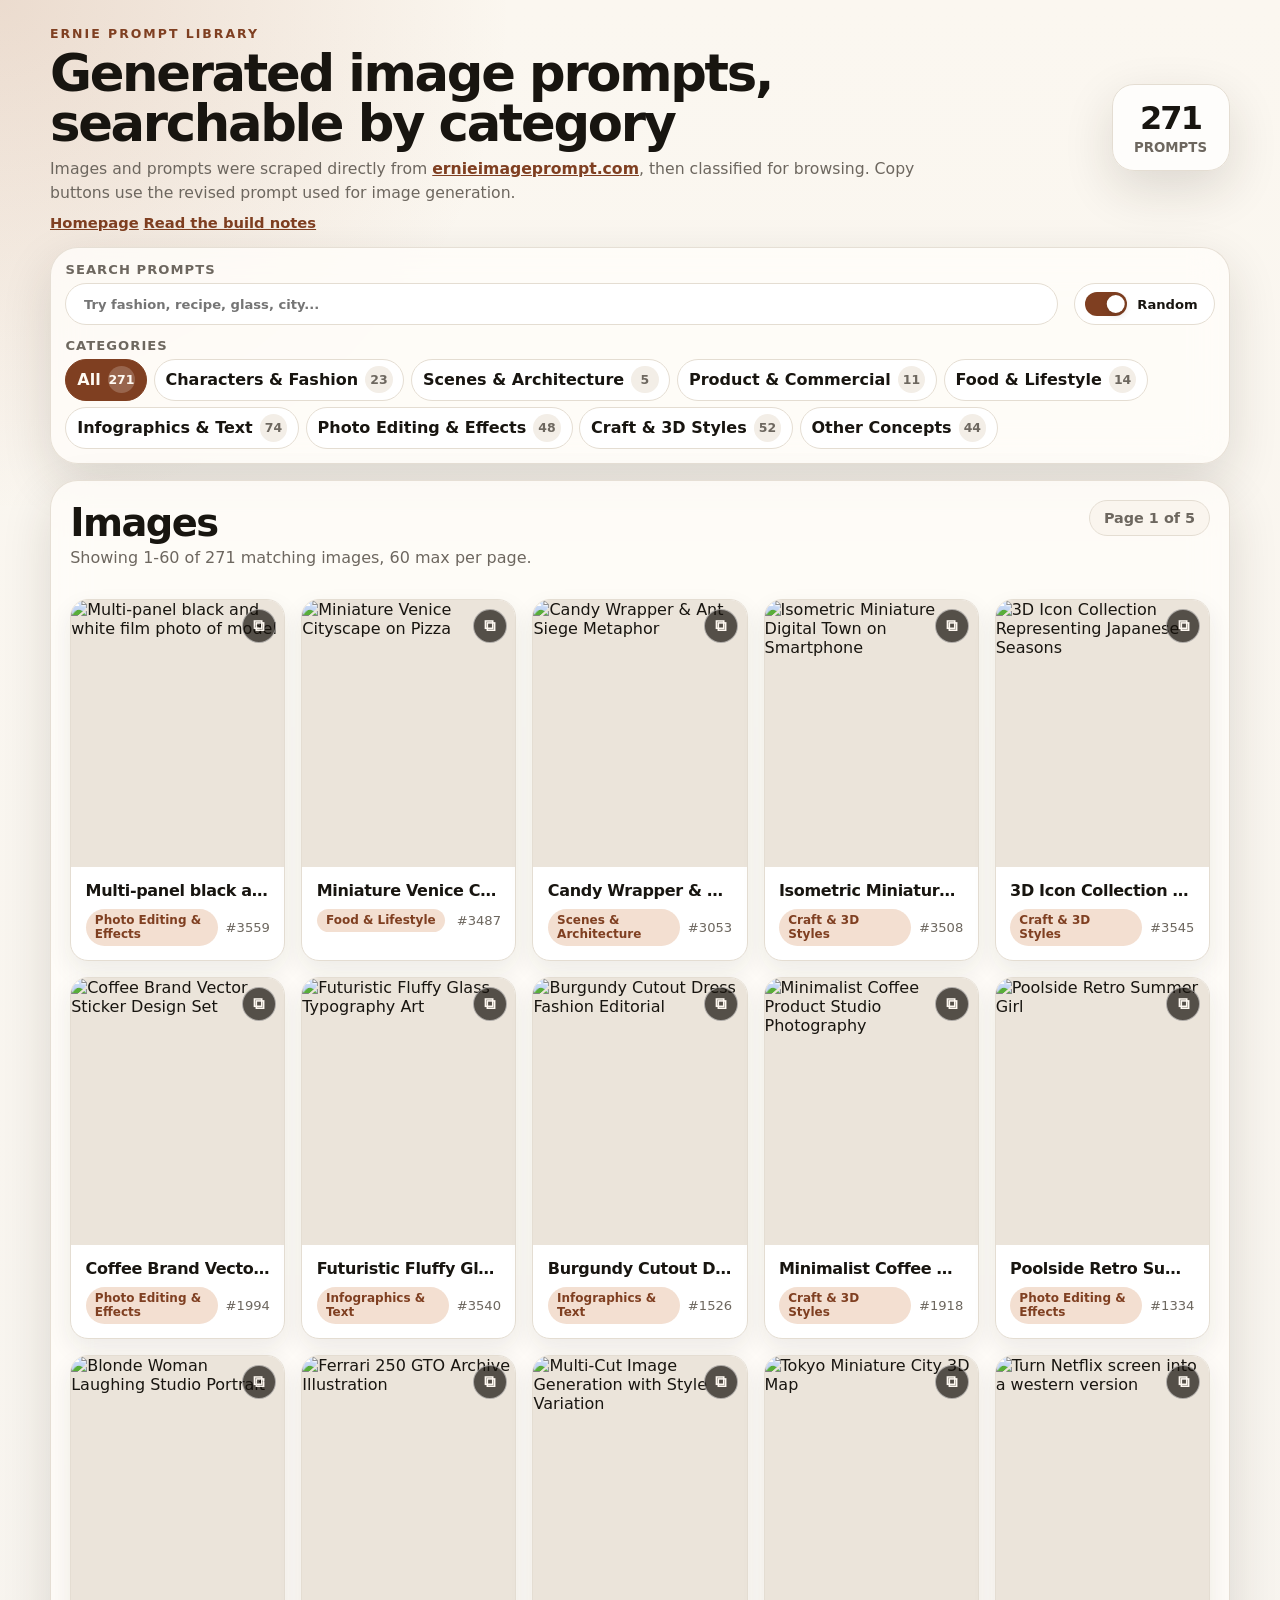
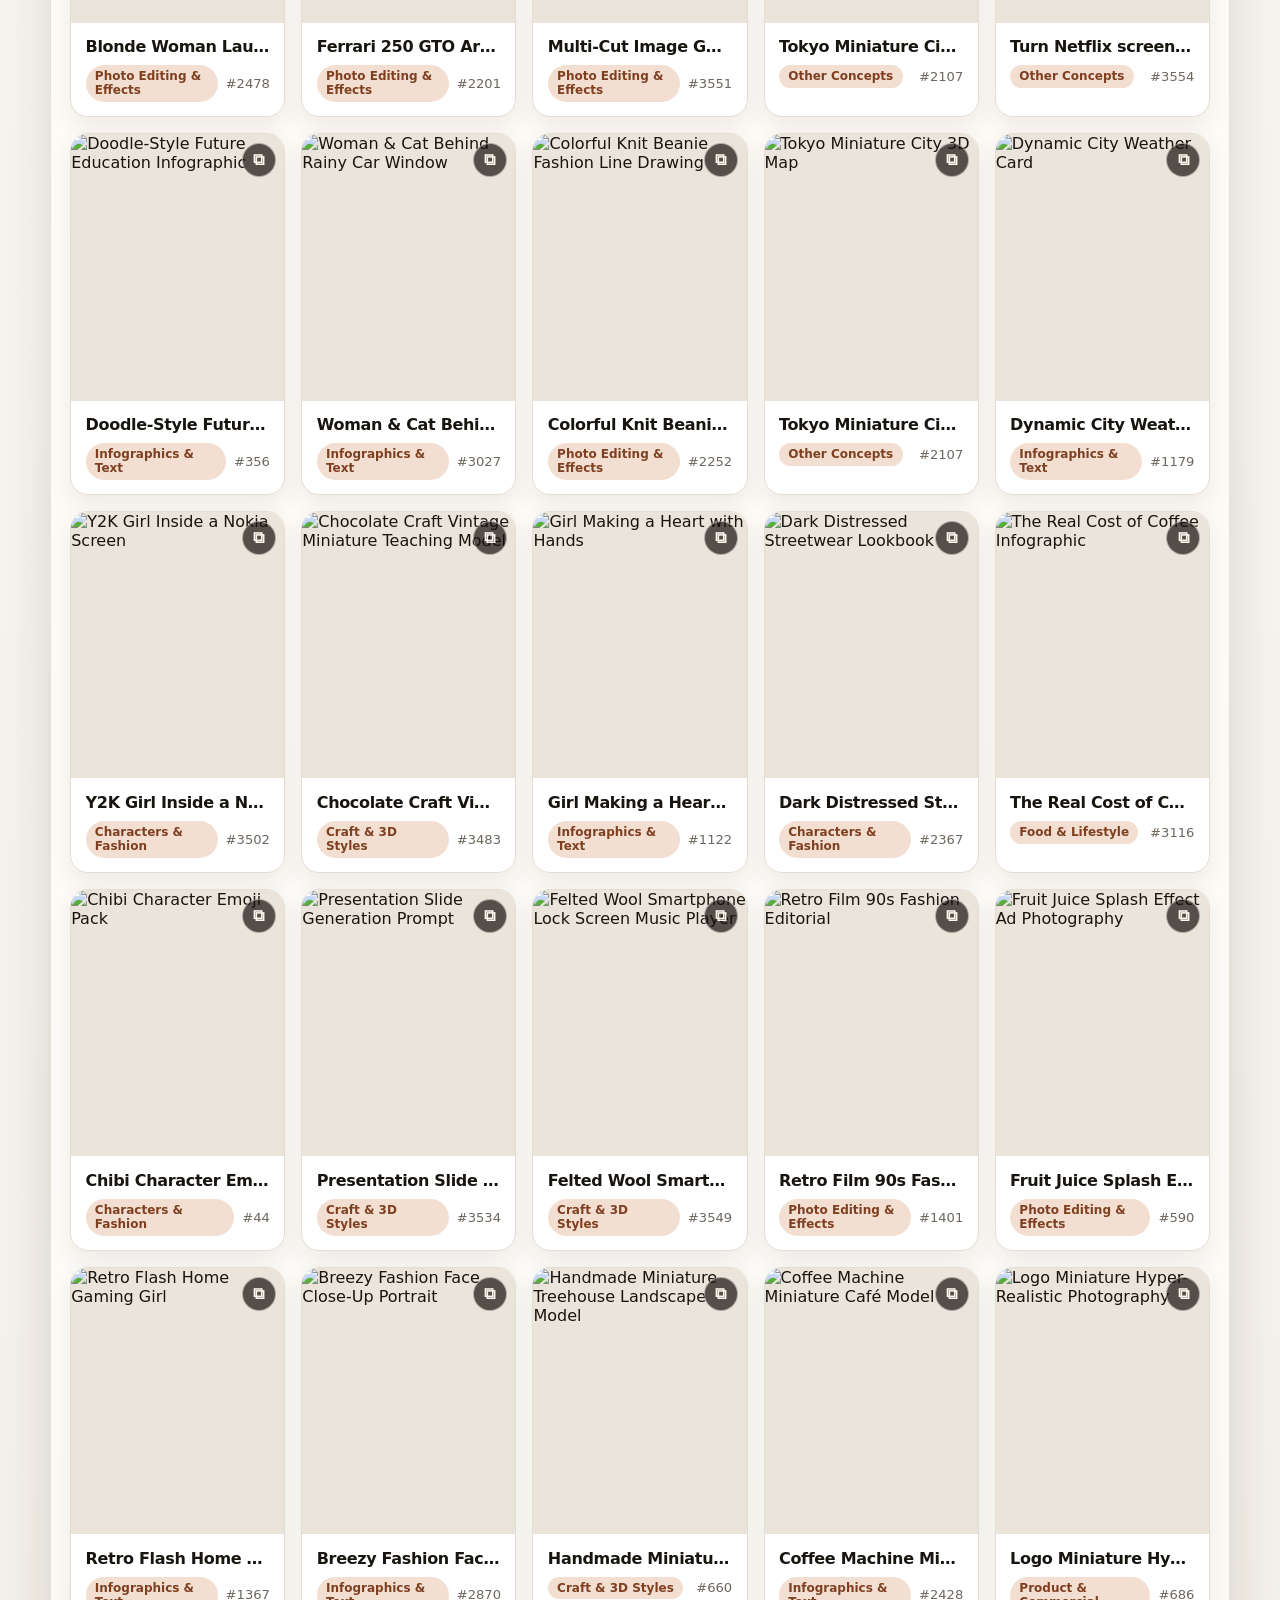
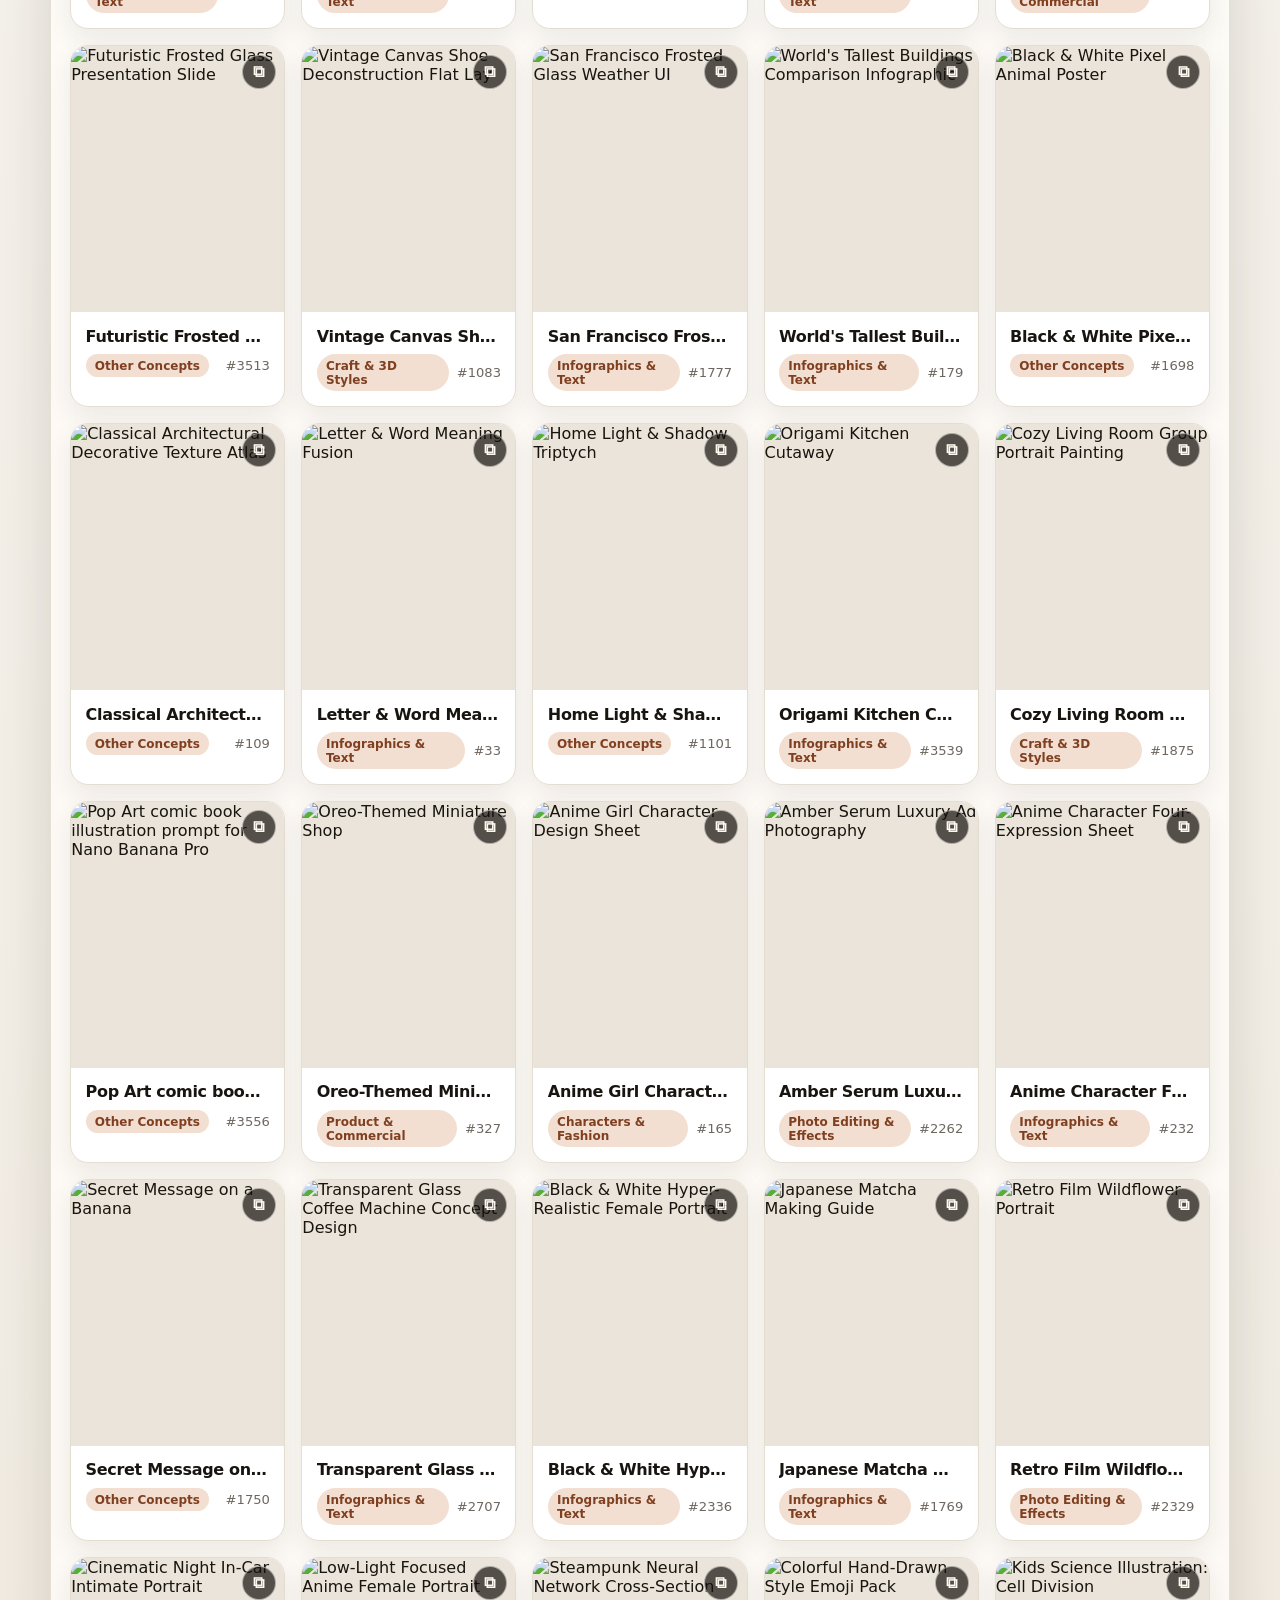
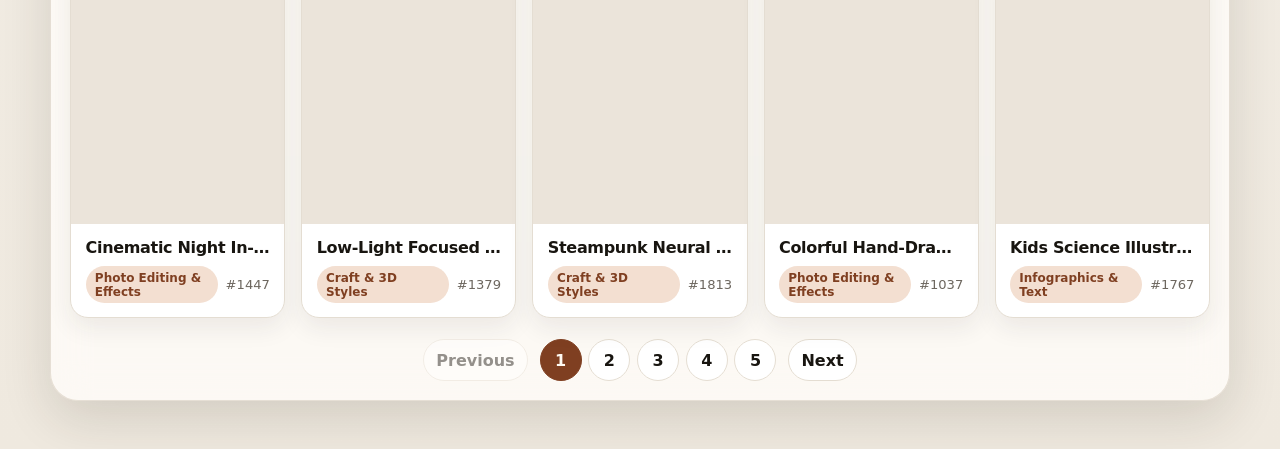
==== commit 42b96cd0: "Add relative homepage links" ====
--- a/ernie-prompts-awesome/index.html
+++ b/ernie-prompts-awesome/index.html
@@ -17,6 +17,7 @@
           then classified for browsing. Copy buttons use the revised prompt used for image generation.
         </p>
         <p class="header-links">
+          <a href="../../">Homepage</a>
           <a href="../process.html">Read the build notes</a>
         </p>
       </div>
--- a/ernie-prompts-awesome/styles.css
+++ b/ernie-prompts-awesome/styles.css
@@ -136,11 +136,15 @@
 
 .controls {
   display: grid;
-  grid-template-columns: minmax(240px, 340px) auto minmax(0, 1fr);
-  gap: 1.5rem;
+  grid-template-columns: minmax(0, 1fr) auto;
+  gap: 0.8rem 1rem;
   align-items: end;
-  margin-bottom: 1.4rem;
-  padding: 1.2rem;
+  margin-bottom: 1rem;
+  padding: 0.9rem;
+}
+
+.controls > div {
+  grid-column: 1 / -1;
 }
 
 .search-label,
@@ -154,12 +158,12 @@
 
 .search-label {
   display: grid;
-  gap: 0.55rem;
+  gap: 0.38rem;
 }
 
 #search-input {
   width: 100%;
-  min-height: 48px;
+  min-height: 42px;
   border: 1px solid var(--line);
   border-radius: 999px;
   background: var(--surface-strong);
@@ -174,14 +178,14 @@
 }
 
 .filter-title {
-  margin-bottom: 0.55rem;
+  margin-bottom: 0.4rem;
 }
 
 .sort-toggle {
   display: inline-flex;
   gap: 0.62rem;
   align-items: center;
-  min-height: 48px;
+  min-height: 42px;
   border: 1px solid var(--line);
   border-radius: 999px;
   background: var(--surface-strong);
@@ -228,7 +232,7 @@
 .page-buttons {
   display: flex;
   flex-wrap: wrap;
-  gap: 0.55rem;
+  gap: 0.42rem;
 }
 
 .category-button,
@@ -249,8 +253,8 @@
   display: inline-flex;
   gap: 0.45rem;
   align-items: center;
-  min-height: 38px;
-  padding: 0.48rem 0.78rem;
+  min-height: 34px;
+  padding: 0.38rem 0.68rem;
 }
 
 .category-button span {
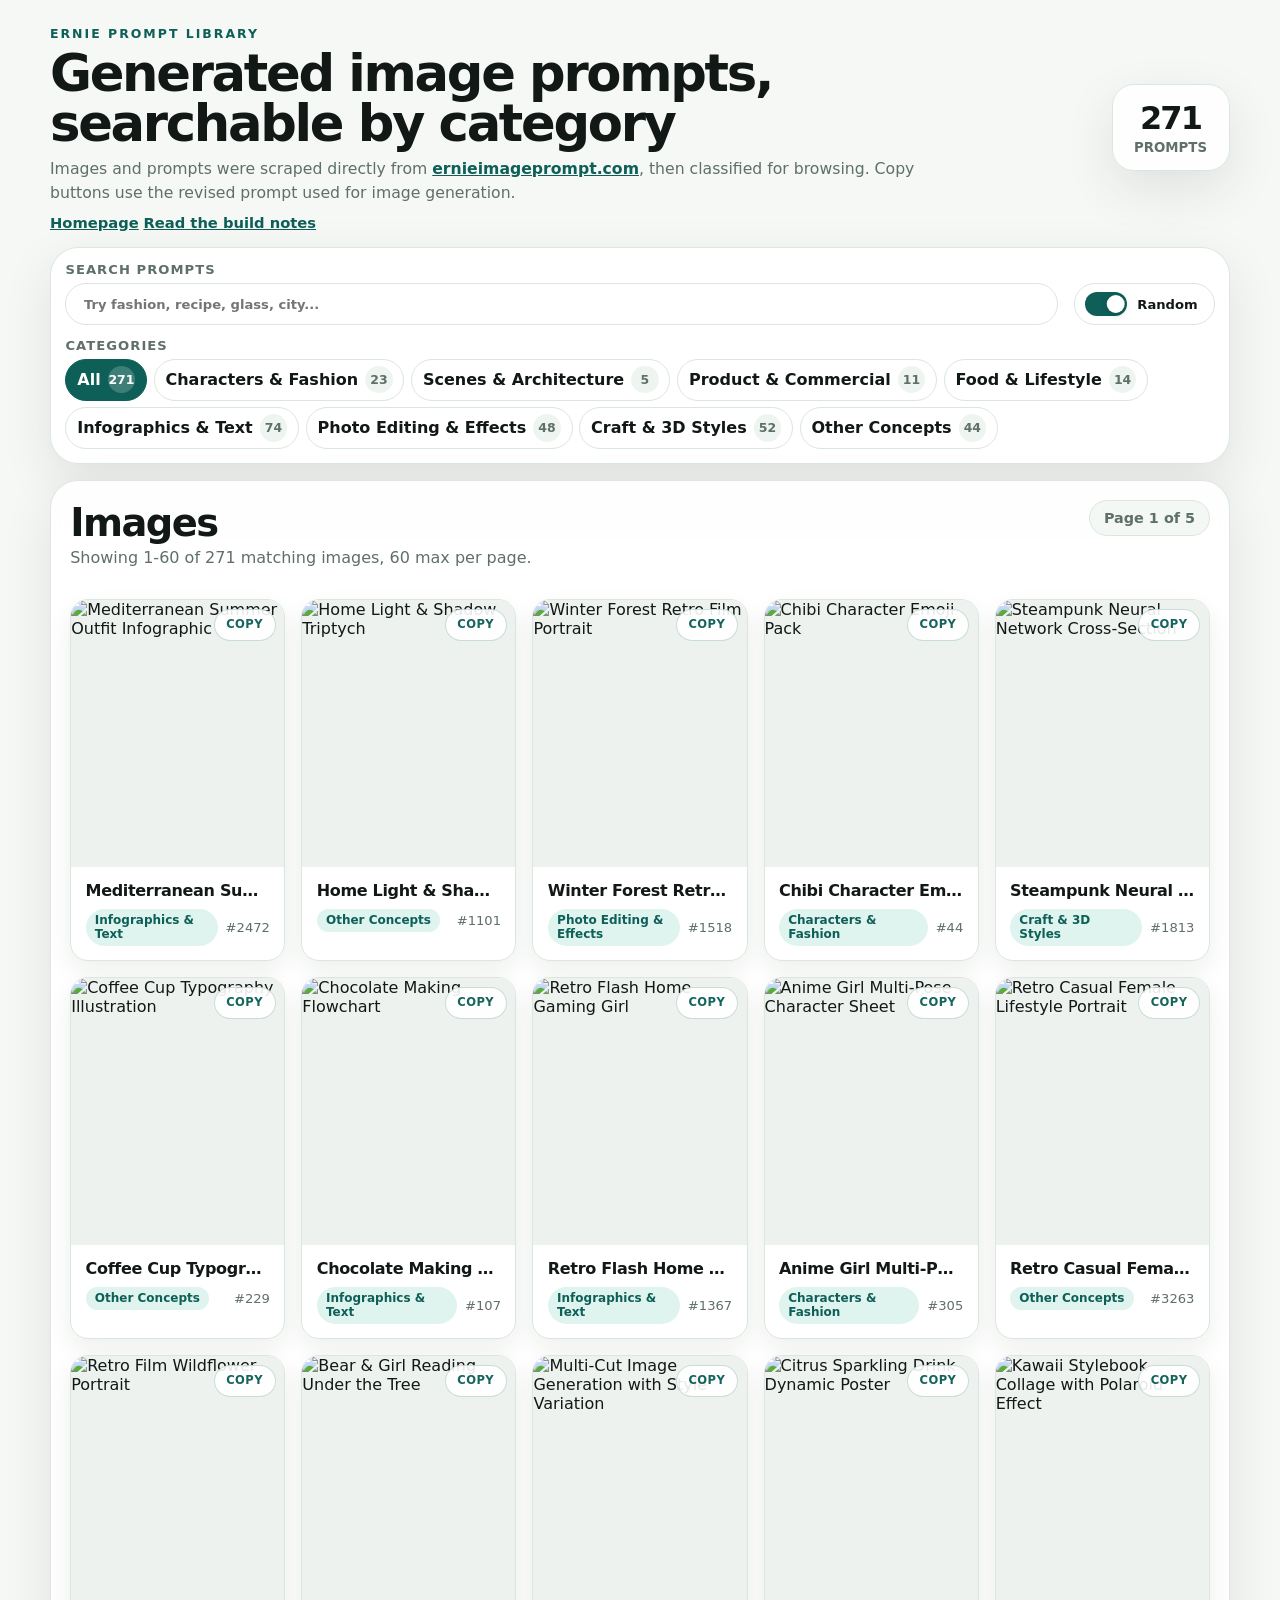
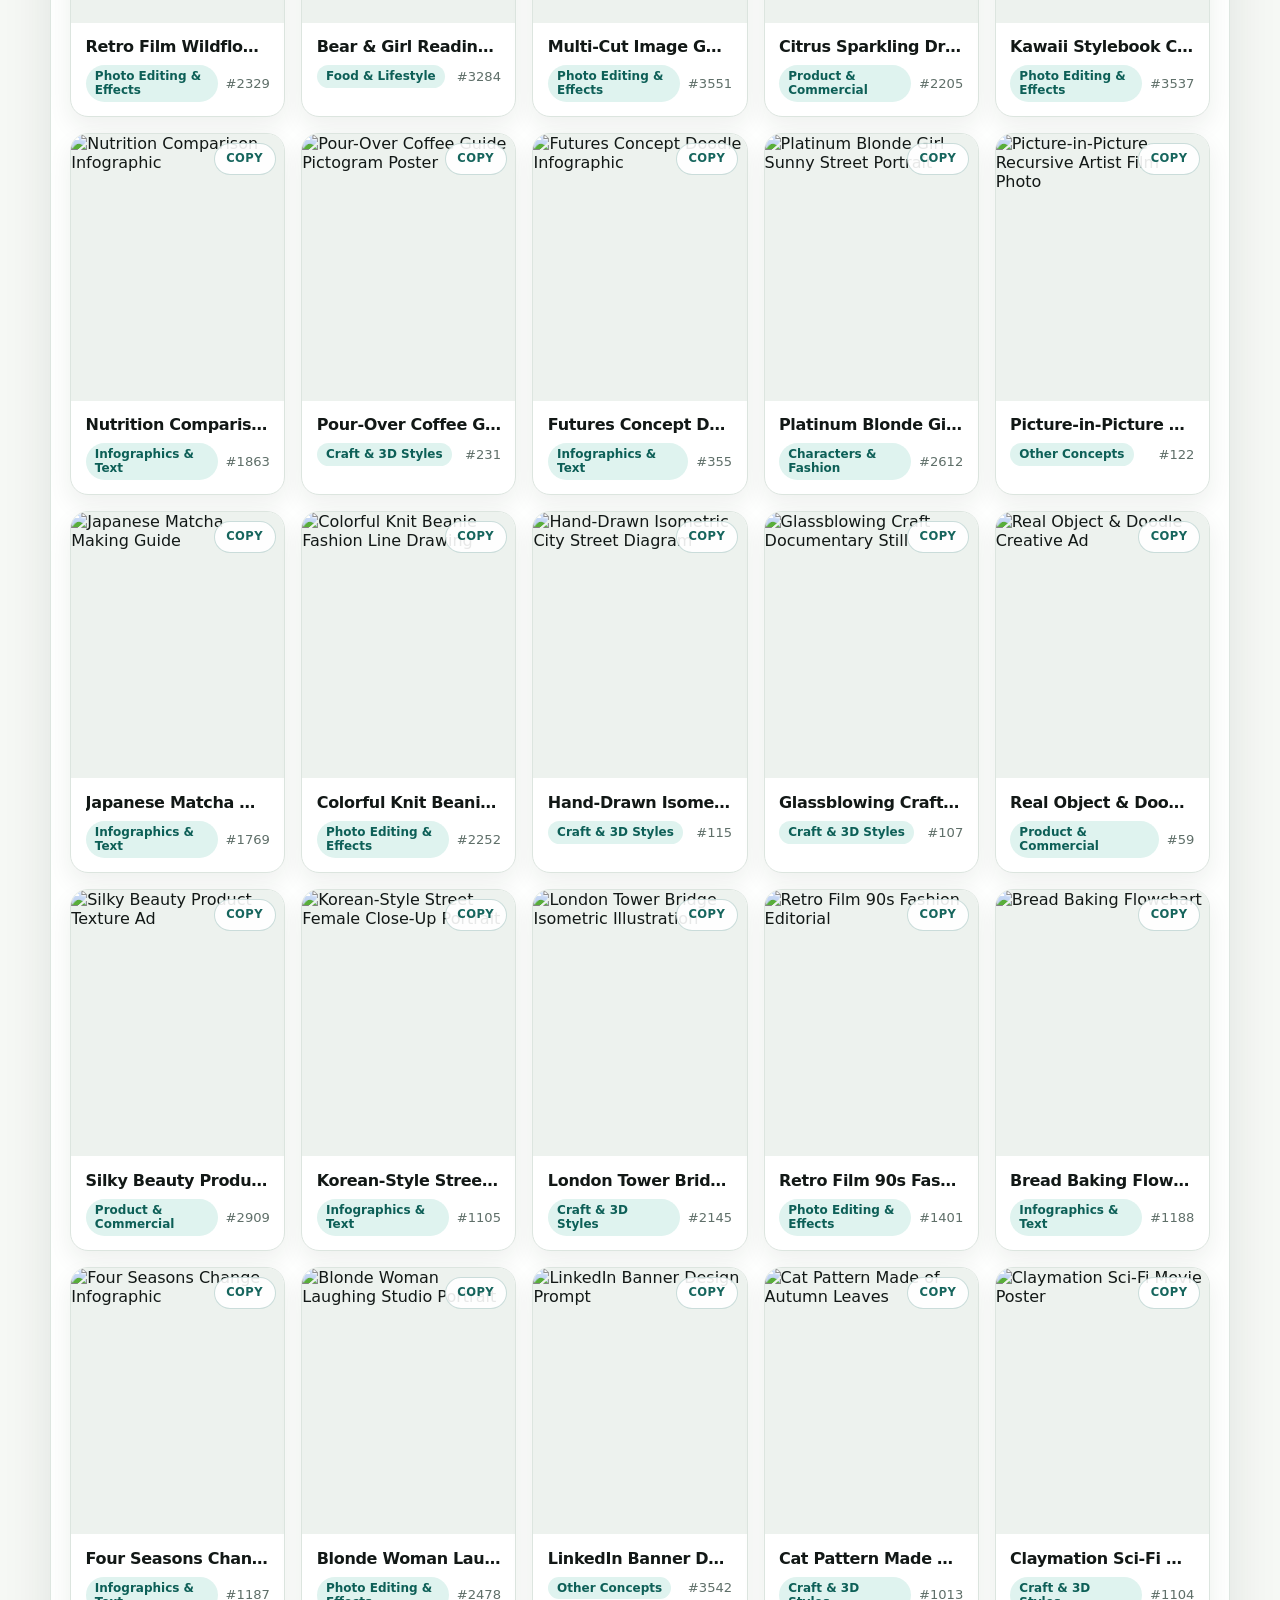
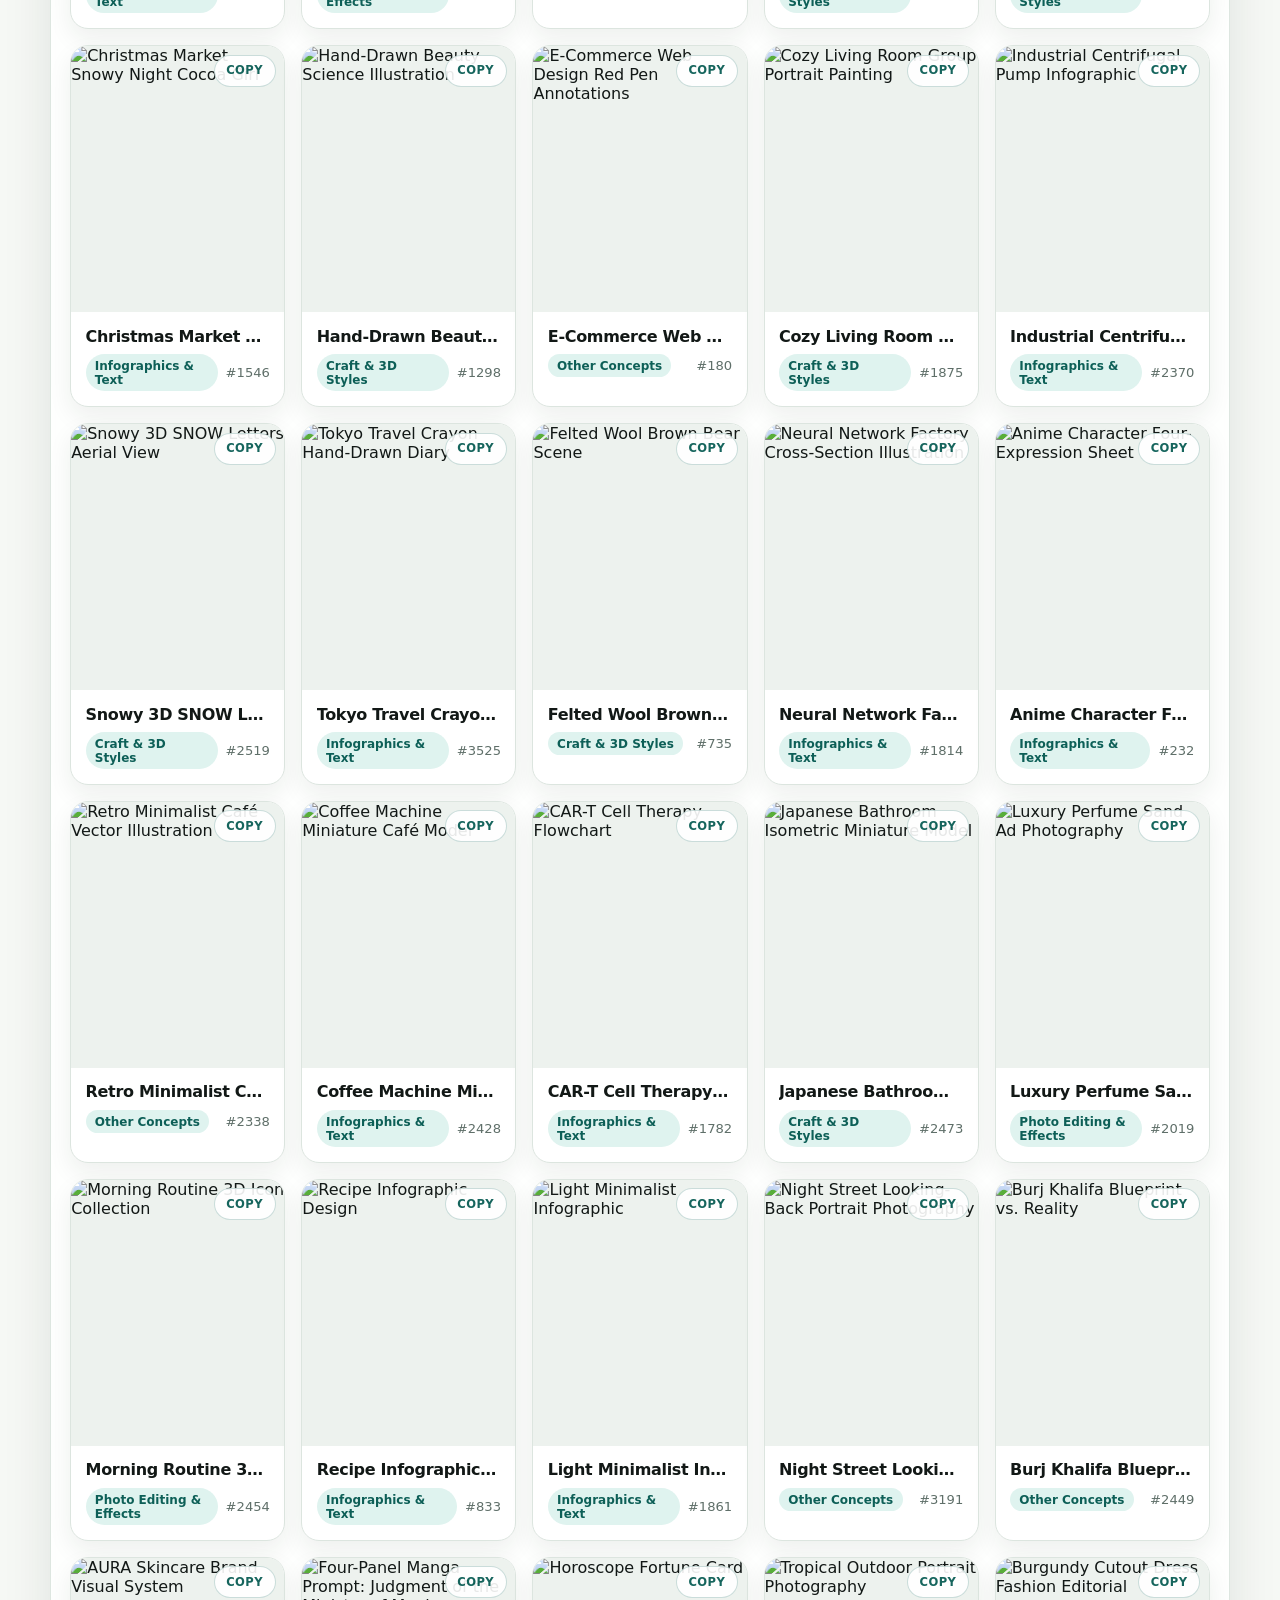
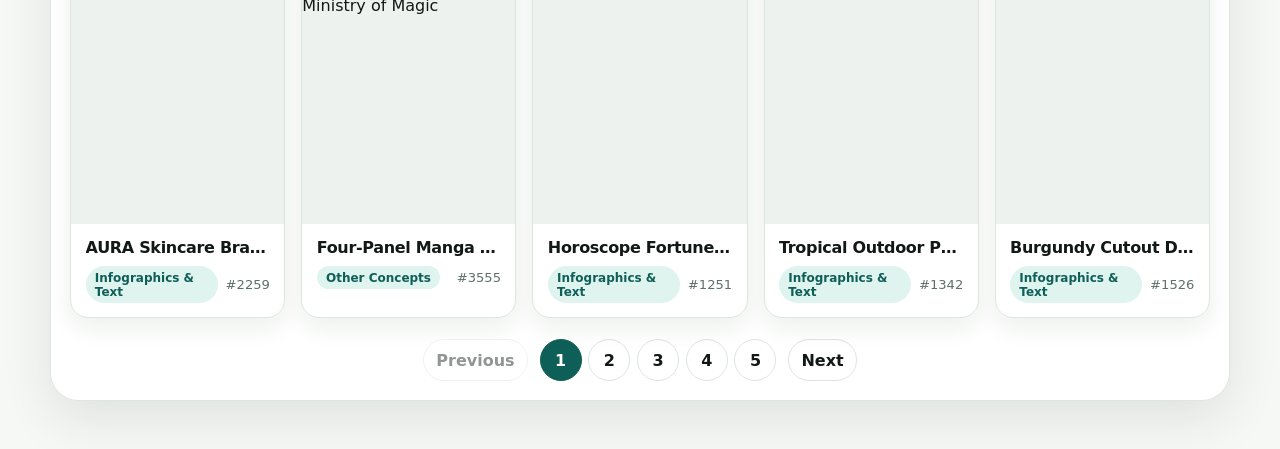
==== commit 50982b4f: "Refresh library styling and copy actions" ====
--- a/ernie-prompts-awesome/index.html
+++ b/ernie-prompts-awesome/index.html
@@ -91,7 +91,7 @@
           <section>
             <div class="prompt-section-heading">
               <h3>Prompts</h3>
-              <button id="modal-copy-prompt" class="copy-prompt-action" type="button">Copy</button>
+              <button id="modal-copy-prompt" class="copy-prompt-action" type="button">Copy prompt</button>
             </div>
             <div id="modal-prompt-tabs" class="prompt-tabs" role="tablist" aria-label="Prompt versions"></div>
             <div id="modal-prompt-panel" class="prompt-panel" role="tabpanel" tabindex="0">
--- a/ernie-prompts-awesome/styles.css
+++ b/ernie-prompts-awesome/styles.css
@@ -1,15 +1,15 @@
 :root {
   color-scheme: light;
-  --bg: #f6f3ee;
-  --surface: #fffdf9;
+  --bg: #f6f8f5;
+  --surface: #fbfcfa;
   --surface-strong: #ffffff;
-  --ink: #181510;
-  --muted: #6d675f;
-  --line: #e4ddd2;
-  --accent: #a45f37;
-  --accent-strong: #7f3f21;
-  --accent-soft: #f3dfd1;
-  --shadow: 0 18px 50px rgba(43, 32, 20, 0.14);
+  --ink: #121816;
+  --muted: #5f6f69;
+  --line: #dce5df;
+  --accent: #14786f;
+  --accent-strong: #0d5f57;
+  --accent-soft: #dff3ef;
+  --shadow: 0 18px 50px rgba(24, 38, 34, 0.10);
   --radius: 22px;
   font-family:
     Inter, ui-sans-serif, system-ui, -apple-system, BlinkMacSystemFont, "Segoe UI",
@@ -23,9 +23,7 @@
 body {
   margin: 0;
   min-height: 100vh;
-  background:
-    radial-gradient(circle at top left, rgba(164, 95, 55, 0.18), transparent 32rem),
-    linear-gradient(180deg, #fbf7f0 0%, var(--bg) 42%, #efe9df 100%);
+  background: var(--bg);
   color: var(--ink);
 }
 
@@ -101,7 +99,7 @@
   padding: 0.9rem 1rem;
   border: 1px solid var(--line);
   border-radius: var(--radius);
-  background: rgba(255, 255, 255, 0.72);
+  background: rgba(255, 255, 255, 0.84);
   box-shadow: var(--shadow);
   text-align: center;
   backdrop-filter: blur(18px);
@@ -127,9 +125,9 @@
 
 .controls,
 .gallery-section {
-  border: 1px solid rgba(228, 221, 210, 0.92);
+  border: 1px solid rgba(220, 229, 223, 0.95);
   border-radius: calc(var(--radius) + 6px);
-  background: rgba(255, 253, 249, 0.82);
+  background: rgba(255, 255, 255, 0.88);
   box-shadow: var(--shadow);
   backdrop-filter: blur(18px);
 }
@@ -174,7 +172,7 @@
 
 #search-input:focus-visible {
   border-color: var(--accent);
-  box-shadow: 0 0 0 4px rgba(164, 95, 55, 0.14);
+  box-shadow: 0 0 0 4px rgba(20, 120, 111, 0.14);
 }
 
 .filter-title {
@@ -202,7 +200,7 @@
   margin: 0;
   appearance: none;
   border-radius: 999px;
-  background: #e7ded2;
+  background: #d8e6e1;
   cursor: pointer;
   transition: background 160ms ease;
 }
@@ -215,7 +213,7 @@
   height: 1.12rem;
   border-radius: 999px;
   background: #ffffff;
-  box-shadow: 0 2px 7px rgba(43, 32, 20, 0.2);
+  box-shadow: 0 2px 7px rgba(24, 38, 34, 0.20);
   content: "";
   transition: transform 160ms ease;
 }
@@ -263,7 +261,7 @@
   min-height: 1.7rem;
   place-items: center;
   border-radius: 999px;
-  background: #f3eee7;
+  background: #eef5f1;
   color: var(--muted);
   font-size: 0.78rem;
 }
@@ -271,19 +269,19 @@
 .category-button:hover,
 .page-button:hover {
   transform: translateY(-1px);
-  border-color: rgba(164, 95, 55, 0.45);
+  border-color: rgba(20, 120, 111, 0.45);
 }
 
 .category-button.is-active,
 .page-button.is-active {
   border-color: var(--accent-strong);
   background: var(--accent-strong);
-  color: #fffaf3;
+  color: #ffffff;
 }
 
 .category-button.is-active span {
   background: rgba(255, 255, 255, 0.2);
-  color: #fffaf3;
+  color: #ffffff;
 }
 
 .gallery-section {
@@ -313,7 +311,7 @@
   flex: none;
   border: 1px solid var(--line);
   border-radius: 999px;
-  background: #faf5ee;
+  background: #f4f8f5;
   padding: 0.56rem 0.86rem;
   font-size: 0.9rem;
   font-weight: 800;
@@ -331,7 +329,7 @@
   border: 1px solid var(--line);
   border-radius: 18px;
   background: var(--surface-strong);
-  box-shadow: 0 10px 24px rgba(43, 32, 20, 0.08);
+  box-shadow: 0 10px 24px rgba(24, 38, 34, 0.07);
   transition:
     transform 180ms ease,
     box-shadow 180ms ease;
@@ -342,22 +340,26 @@
   z-index: 4;
   top: 0.55rem;
   right: 0.55rem;
-  display: grid;
-  width: 34px;
-  height: 34px;
-  place-items: center;
-  border: 1px solid rgba(255, 255, 255, 0.52);
-  border-radius: 999px;
-  background: rgba(20, 15, 10, 0.76);
-  color: #fffaf3;
-  font-size: 1rem;
+  display: inline-flex;
+  min-height: 32px;
+  align-items: center;
+  justify-content: center;
+  border: 1px solid rgba(13, 95, 87, 0.22);
+  border-radius: 999px;
+  background: rgba(255, 255, 255, 0.94);
+  color: var(--accent-strong);
+  padding: 0 0.72rem;
+  font-size: 0.72rem;
   font-weight: 900;
+  letter-spacing: 0.04em;
   line-height: 1;
-  opacity: 0.92;
+  text-transform: uppercase;
+  opacity: 0.96;
   transition:
     opacity 160ms ease,
     transform 160ms ease,
-    background 160ms ease;
+    background 160ms ease,
+    color 160ms ease;
 }
 
 .image-card:hover .copy-prompt-button,
@@ -369,12 +371,13 @@
 .copy-prompt-button:hover {
   transform: translateY(-1px);
   background: var(--accent-strong);
+  color: #ffffff;
 }
 
 .image-card:hover,
 .image-card:focus-within {
   transform: translateY(-3px);
-  box-shadow: 0 18px 36px rgba(43, 32, 20, 0.16);
+  box-shadow: 0 18px 36px rgba(24, 38, 34, 0.14);
 }
 
 .card-button {
@@ -391,19 +394,13 @@
   position: relative;
   aspect-ratio: 4 / 5;
   overflow: hidden;
-  background: #ebe4da;
+  background: #edf2ee;
 }
 
 .thumb-wrap img {
   width: 100%;
   height: 100%;
-  object-fit: cover;
-  transition: transform 220ms ease;
-}
-
-.image-card:hover img,
-.image-card:focus-within img {
-  transform: scale(1.04);
+  object-fit: contain;
 }
 
 .prompt-overlay {
@@ -415,7 +412,7 @@
   gap: 0.45rem;
   padding: 1rem;
   background: linear-gradient(180deg, transparent 0%, rgba(0, 0, 0, 0.78) 100%);
-  color: #fffaf3;
+  color: #ffffff;
   opacity: 0;
   transition: opacity 180ms ease;
 }
@@ -521,7 +518,7 @@
 .modal-backdrop {
   position: absolute;
   inset: 0;
-  background: rgba(20, 15, 10, 0.72);
+  background: rgba(14, 22, 20, 0.70);
   backdrop-filter: blur(8px);
 }
 
@@ -549,7 +546,7 @@
   place-items: center;
   border: 1px solid rgba(255, 255, 255, 0.38);
   border-radius: 999px;
-  background: rgba(20, 15, 10, 0.72);
+  background: rgba(14, 22, 20, 0.70);
   color: #fff;
   font-size: 1.55rem;
   line-height: 1;
@@ -559,7 +556,7 @@
   display: grid;
   min-height: 0;
   place-items: center;
-  background: #efe8de;
+  background: #edf2ee;
 }
 
 .modal-image-wrap img {
@@ -634,16 +631,16 @@
 
 .prompt-text {
   margin: 0;
-  color: #38312a;
+  color: #273331;
   line-height: 1.7;
   white-space: pre-wrap;
 }
 
 .prompt-section-heading {
   display: flex;
-  gap: 0.8rem;
   align-items: center;
   justify-content: space-between;
+  gap: 1rem;
 }
 
 .prompt-section-heading h3 {
@@ -651,14 +648,22 @@
 }
 
 .copy-prompt-action {
-  min-height: 34px;
-  border: 1px solid var(--line);
-  border-radius: 999px;
-  background: var(--surface-strong);
-  color: var(--accent-strong);
-  padding: 0 0.85rem;
-  font-size: 0.78rem;
+  min-height: 44px;
+  border: 1px solid var(--accent-strong);
+  border-radius: 999px;
+  background: var(--accent-strong);
+  color: #ffffff;
+  padding: 0 1.15rem;
+  font-size: 0.84rem;
   font-weight: 900;
+  letter-spacing: 0.04em;
+  text-transform: uppercase;
+  box-shadow: 0 10px 22px rgba(13, 95, 87, 0.18);
+}
+
+.copy-prompt-action:hover,
+.copy-prompt-action:focus-visible {
+  background: #084a45;
 }
 
 .prompt-tabs {
@@ -671,7 +676,7 @@
   min-height: 34px;
   border: 1px solid var(--line);
   border-radius: 999px;
-  background: #faf5ee;
+  background: #f4f8f5;
   color: var(--muted);
   padding: 0 0.78rem;
   font-size: 0.78rem;
@@ -681,7 +686,7 @@
 .prompt-tab.is-active {
   border-color: var(--accent-strong);
   background: var(--accent-strong);
-  color: #fffaf3;
+  color: #ffffff;
 }
 
 .prompt-panel {
@@ -690,7 +695,7 @@
   overflow: auto;
   border: 1px solid var(--line);
   border-radius: 18px;
-  background: #fffaf3;
+  background: #ffffff;
   padding: 1rem;
 }
 
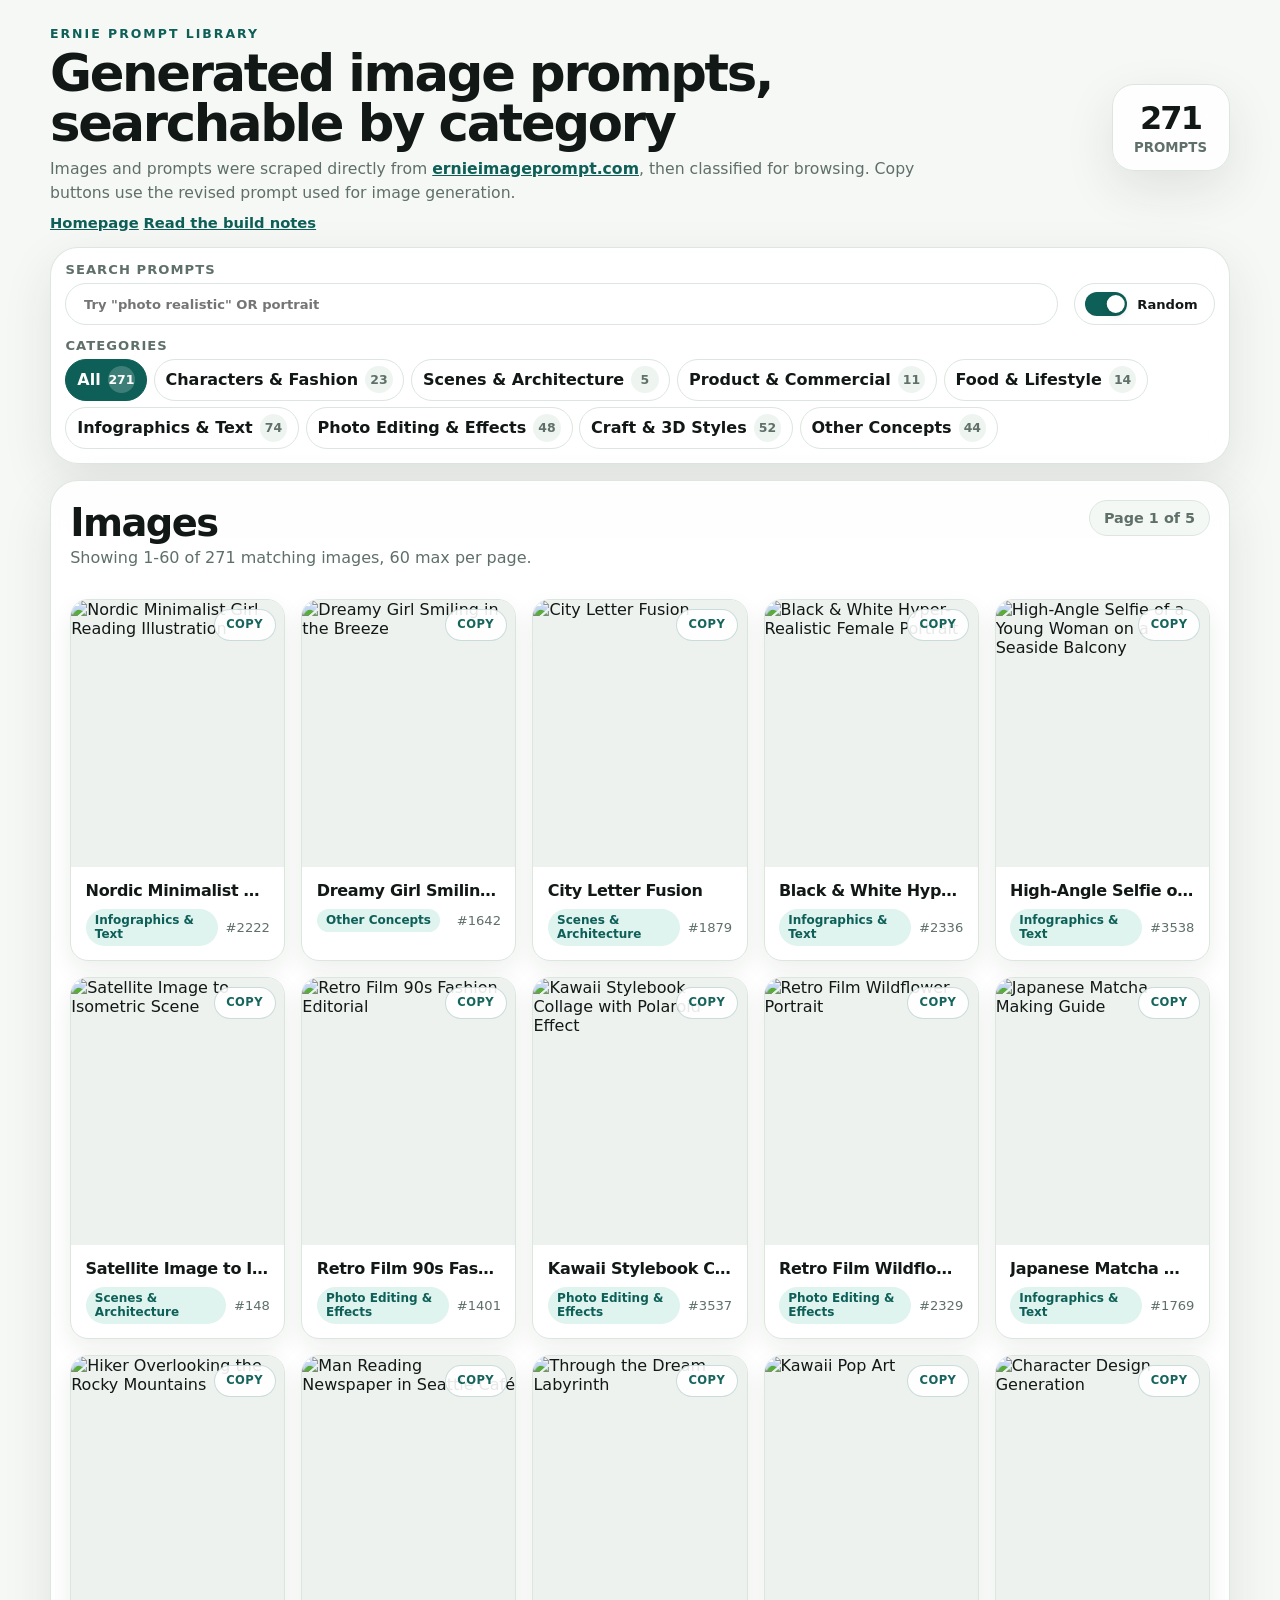
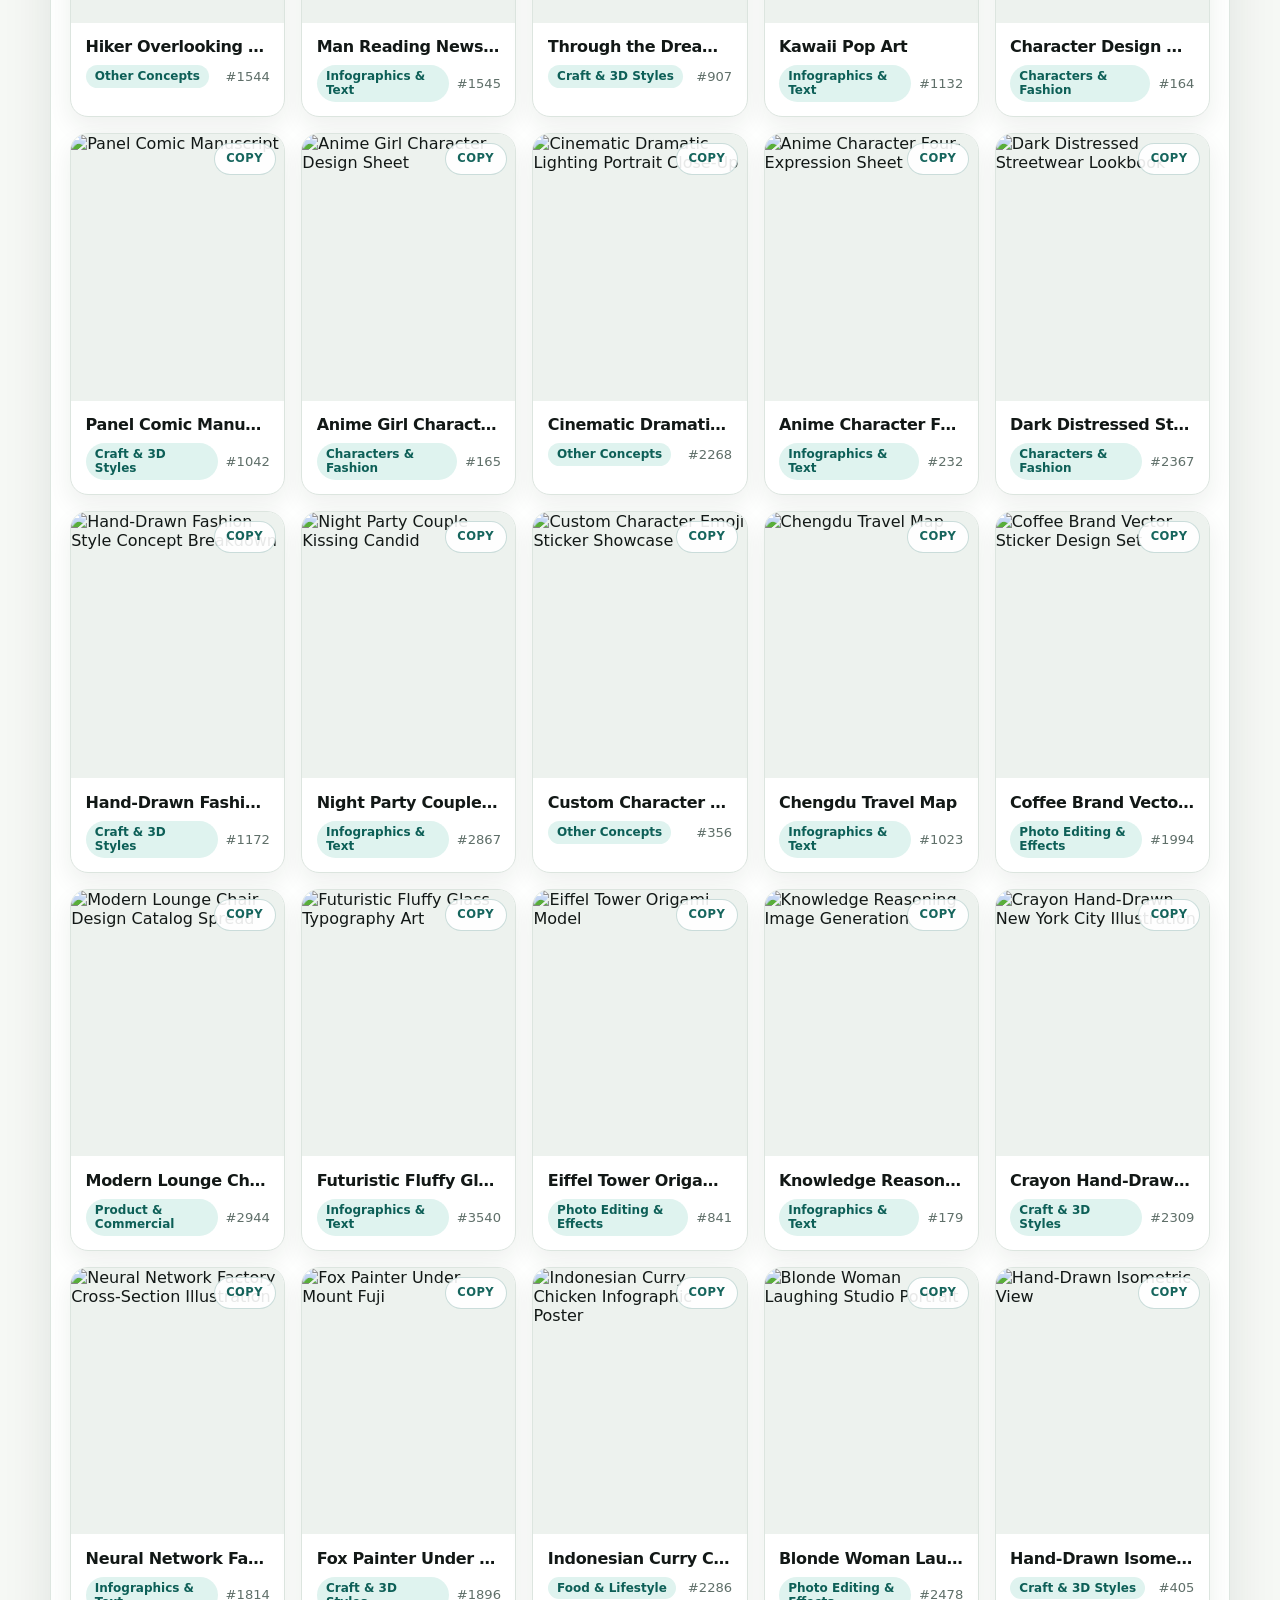
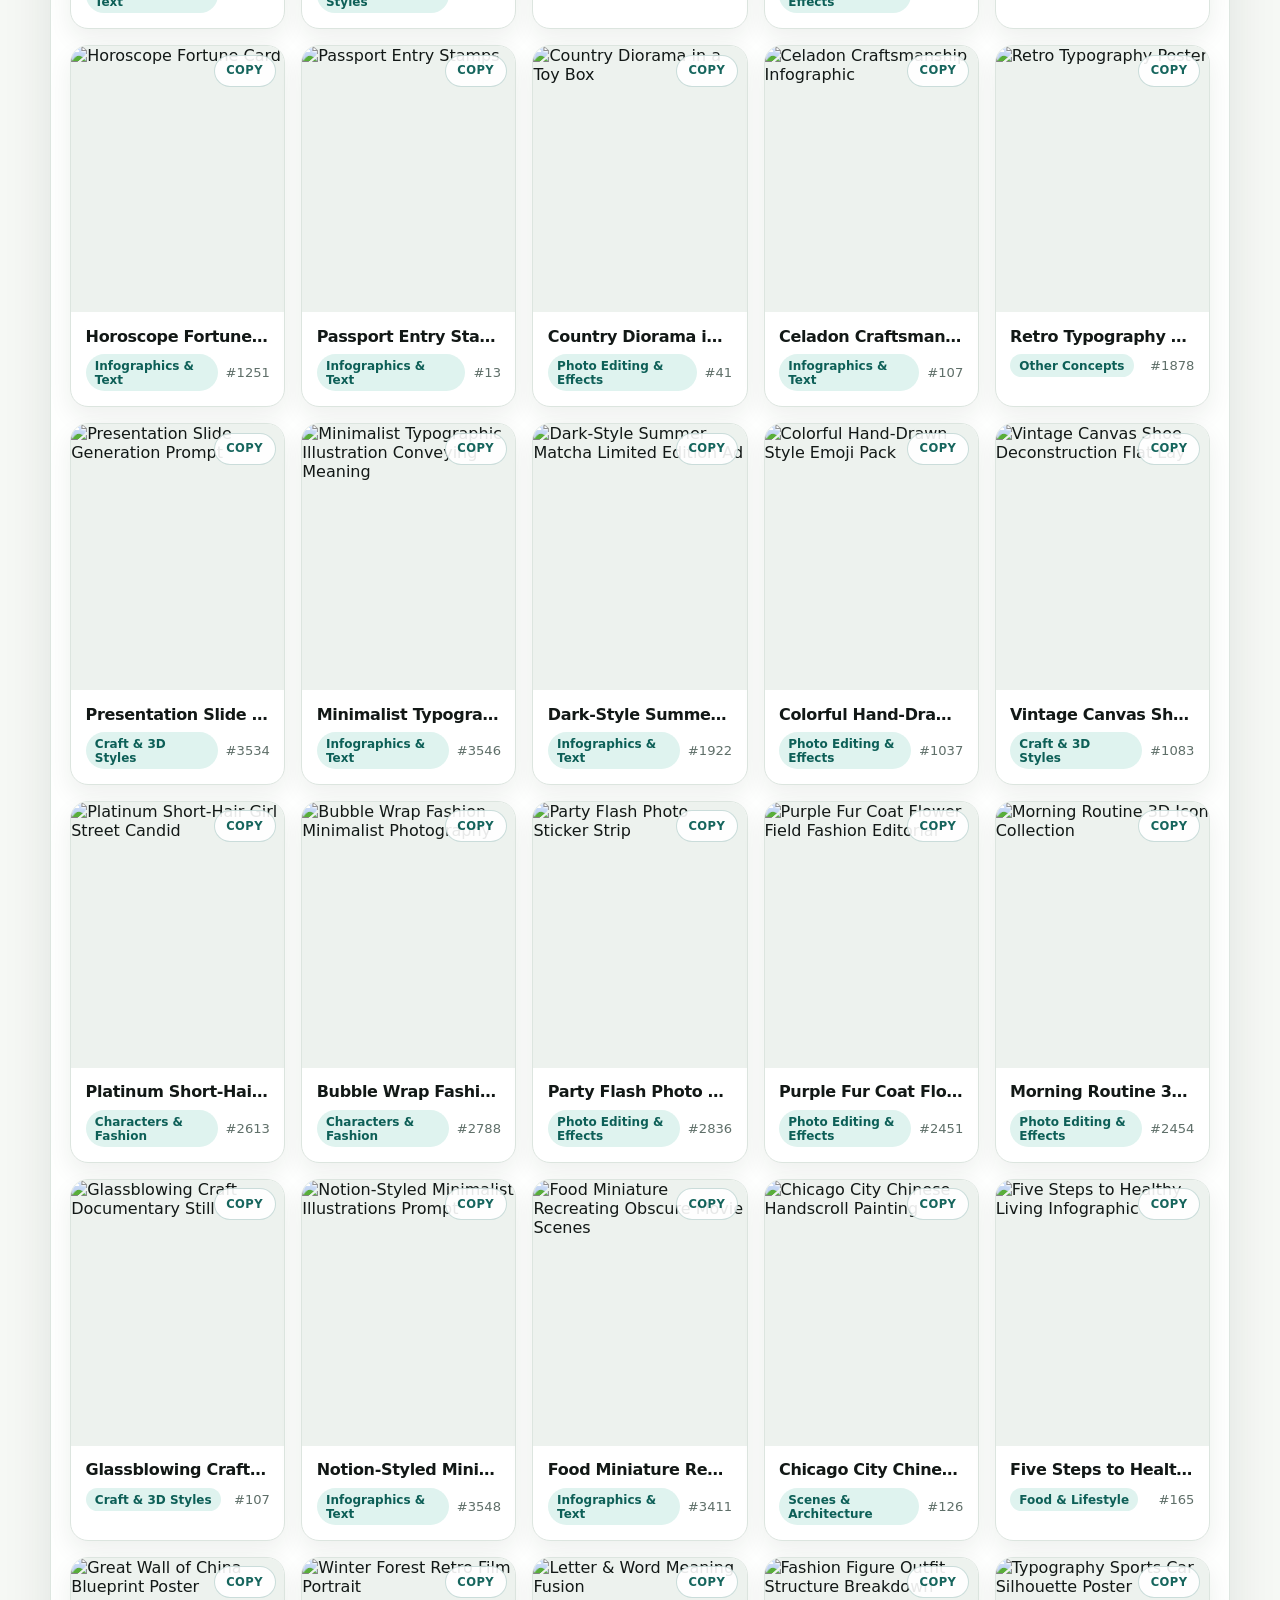
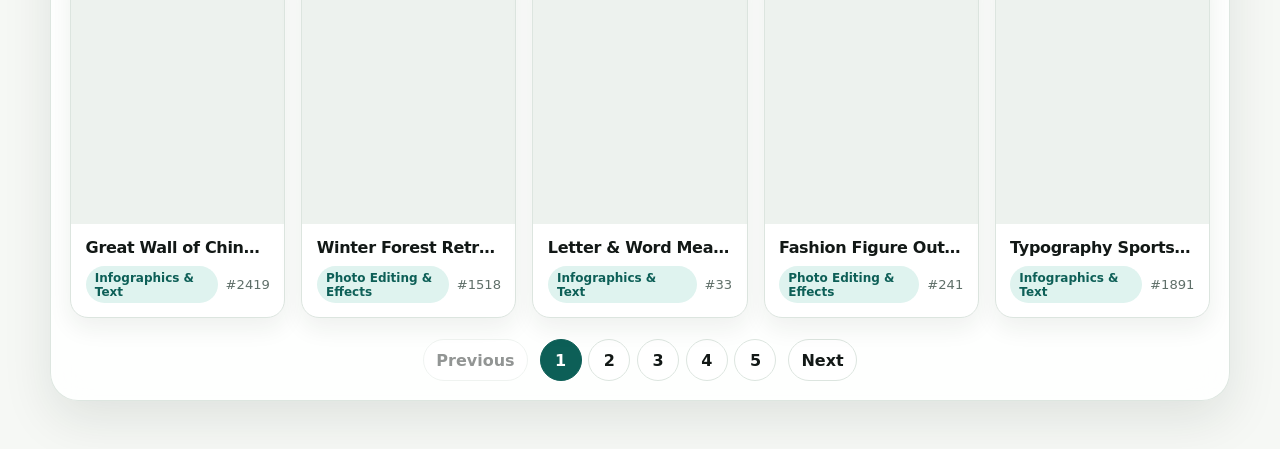
==== commit 37f86edc: "Add modal navigation and search operators" ====
--- a/ernie-prompts-awesome/index.html
+++ b/ernie-prompts-awesome/index.html
@@ -31,7 +31,7 @@
       <section class="controls" aria-label="Gallery controls">
         <label class="search-label" for="search-input">
           Search prompts
-          <input id="search-input" type="search" placeholder="Try fashion, recipe, glass, city...">
+          <input id="search-input" type="search" placeholder='Try "photo realistic" OR portrait'>
         </label>
 
         <label class="sort-toggle">
@@ -72,6 +72,8 @@
       <div class="modal-backdrop" data-close-modal></div>
       <article class="modal-panel">
         <button class="modal-close" type="button" aria-label="Close image details" data-close-modal>&times;</button>
+        <button id="modal-prev" class="modal-nav modal-nav-prev" type="button" aria-label="Previous preview">&lsaquo;</button>
+        <button id="modal-next" class="modal-nav modal-nav-next" type="button" aria-label="Next preview">&rsaquo;</button>
         <div class="modal-image-wrap">
           <img id="modal-image" alt="">
         </div>
--- a/ernie-prompts-awesome/styles.css
+++ b/ernie-prompts-awesome/styles.css
@@ -552,6 +552,52 @@
   line-height: 1;
 }
 
+.modal-nav {
+  position: absolute;
+  z-index: 3;
+  top: 50%;
+  display: grid;
+  width: 46px;
+  height: 46px;
+  place-items: center;
+  border: 1px solid rgba(13, 95, 87, 0.22);
+  border-radius: 999px;
+  background: rgba(255, 255, 255, 0.92);
+  color: var(--accent-strong);
+  font-size: 2rem;
+  font-weight: 900;
+  line-height: 1;
+  transform: translateY(-50%);
+  transition:
+    background 160ms ease,
+    color 160ms ease,
+    opacity 160ms ease,
+    transform 160ms ease;
+}
+
+.modal-nav-prev {
+  left: 0.9rem;
+}
+
+.modal-nav-next {
+  right: calc(50% + 0.9rem);
+}
+
+.modal-nav:hover,
+.modal-nav:focus-visible {
+  background: var(--accent-strong);
+  color: #ffffff;
+  transform: translateY(-50%) scale(1.04);
+}
+
+.modal-nav[disabled] {
+  background: rgba(255, 255, 255, 0.72);
+  color: var(--muted);
+  cursor: not-allowed;
+  opacity: 0.35;
+  transform: translateY(-50%);
+}
+
 .modal-image-wrap {
   display: grid;
   min-height: 0;
@@ -733,6 +779,14 @@
     max-height: 42vh;
   }
 
+  .modal-nav {
+    top: 21vh;
+  }
+
+  .modal-nav-next {
+    right: 0.9rem;
+  }
+
   .modal-content {
     overflow: auto;
     padding: 1.2rem;
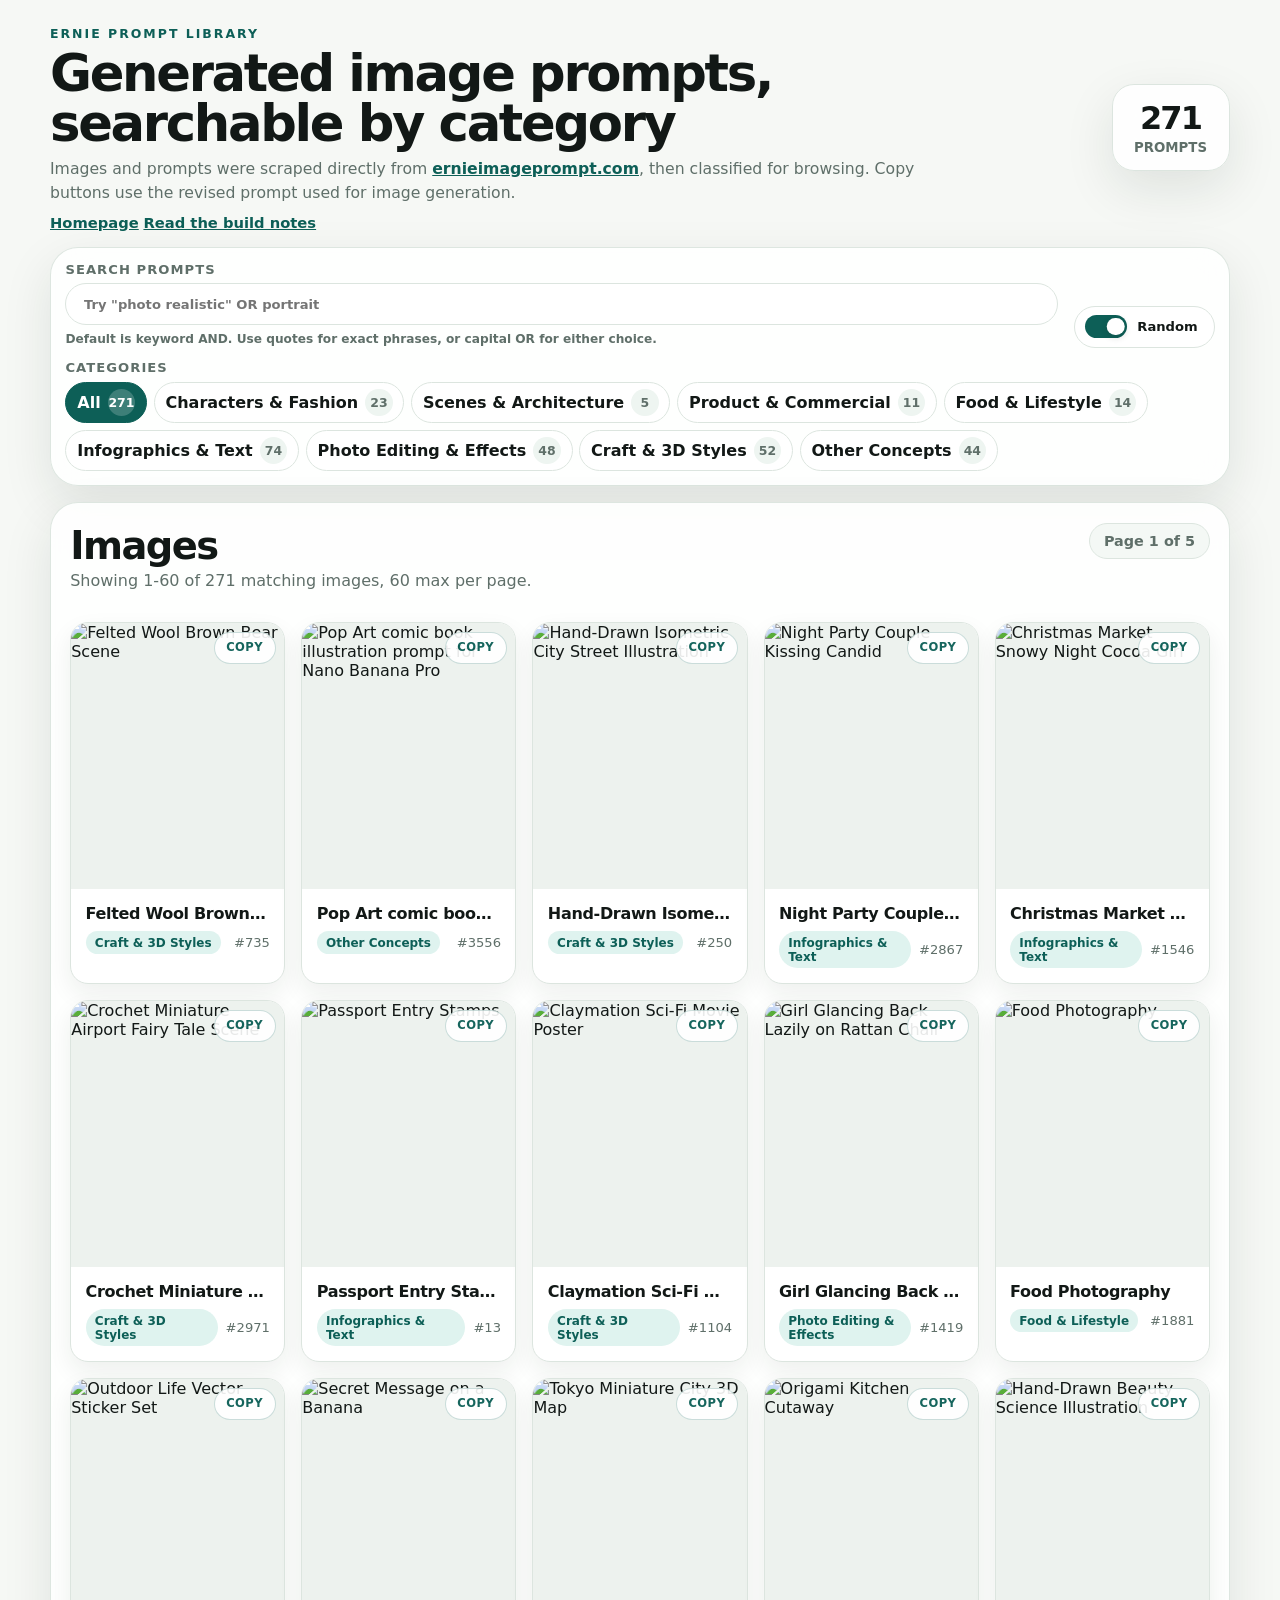
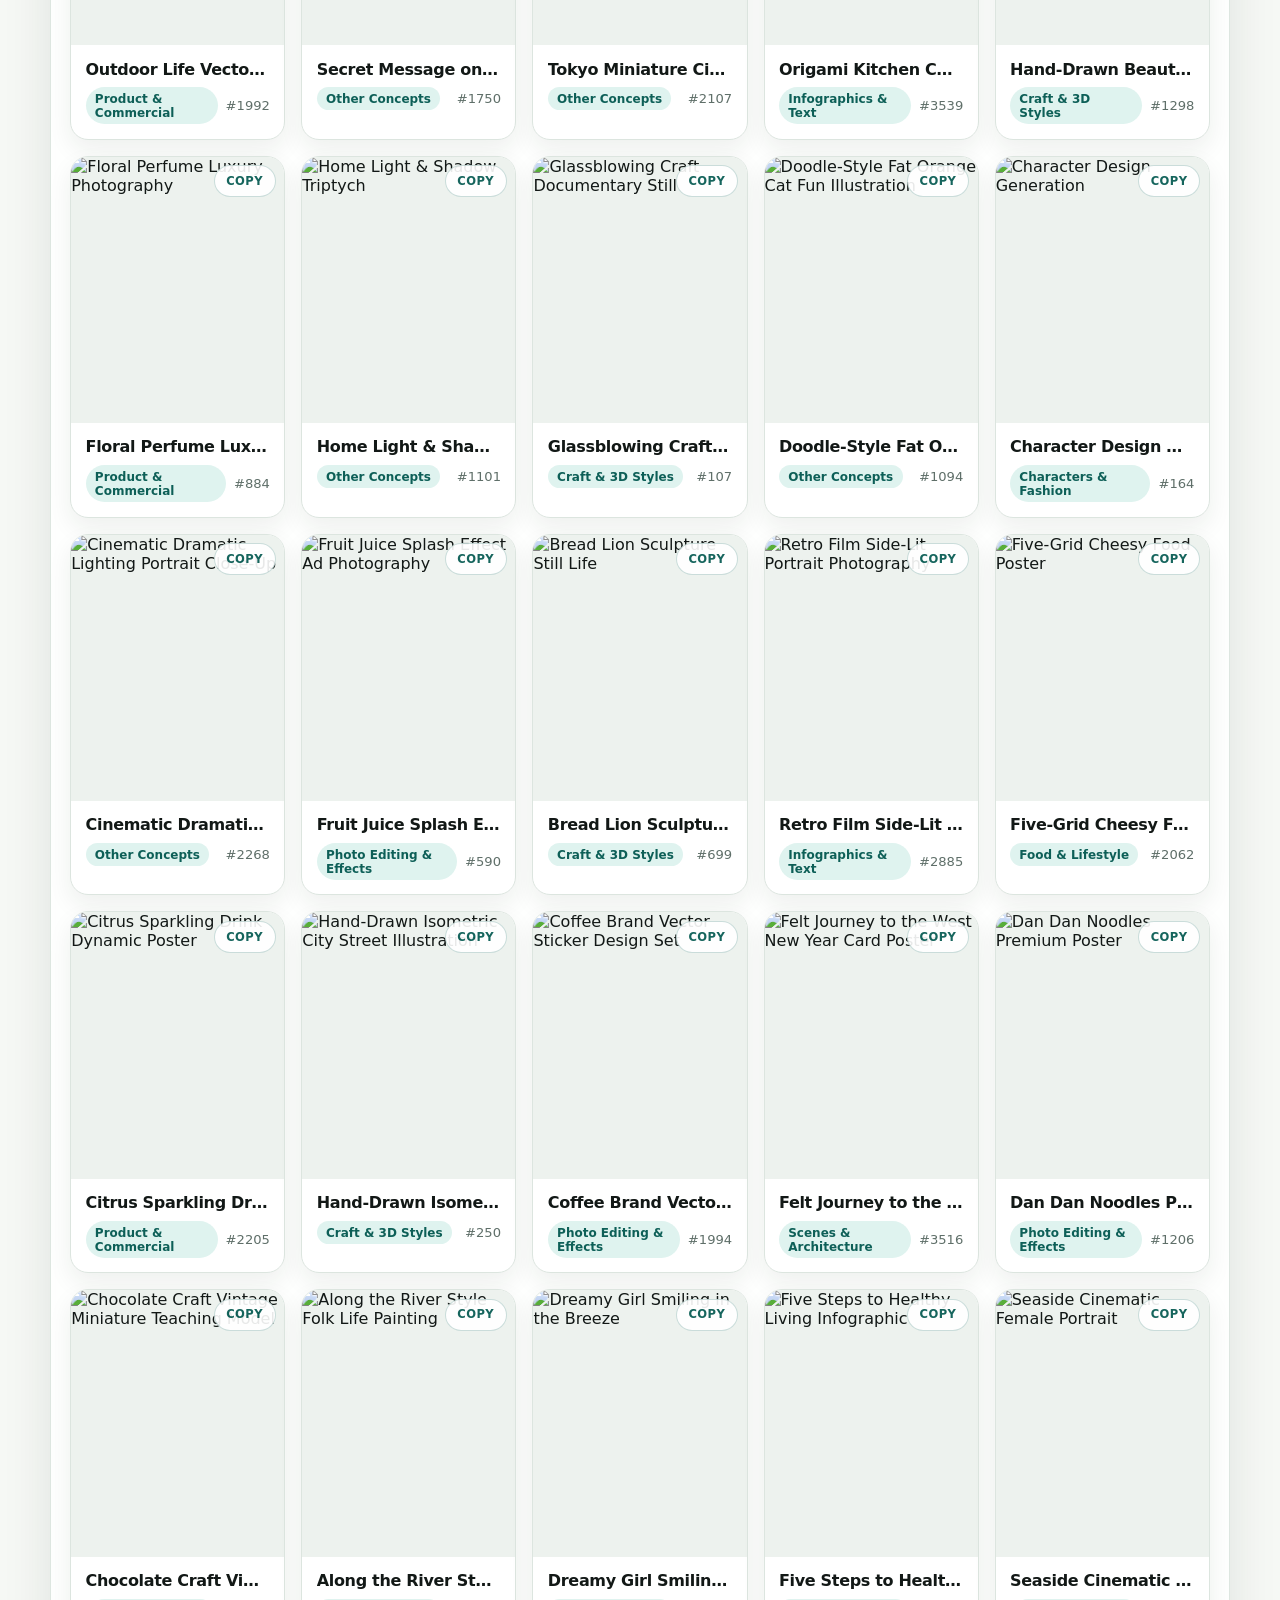
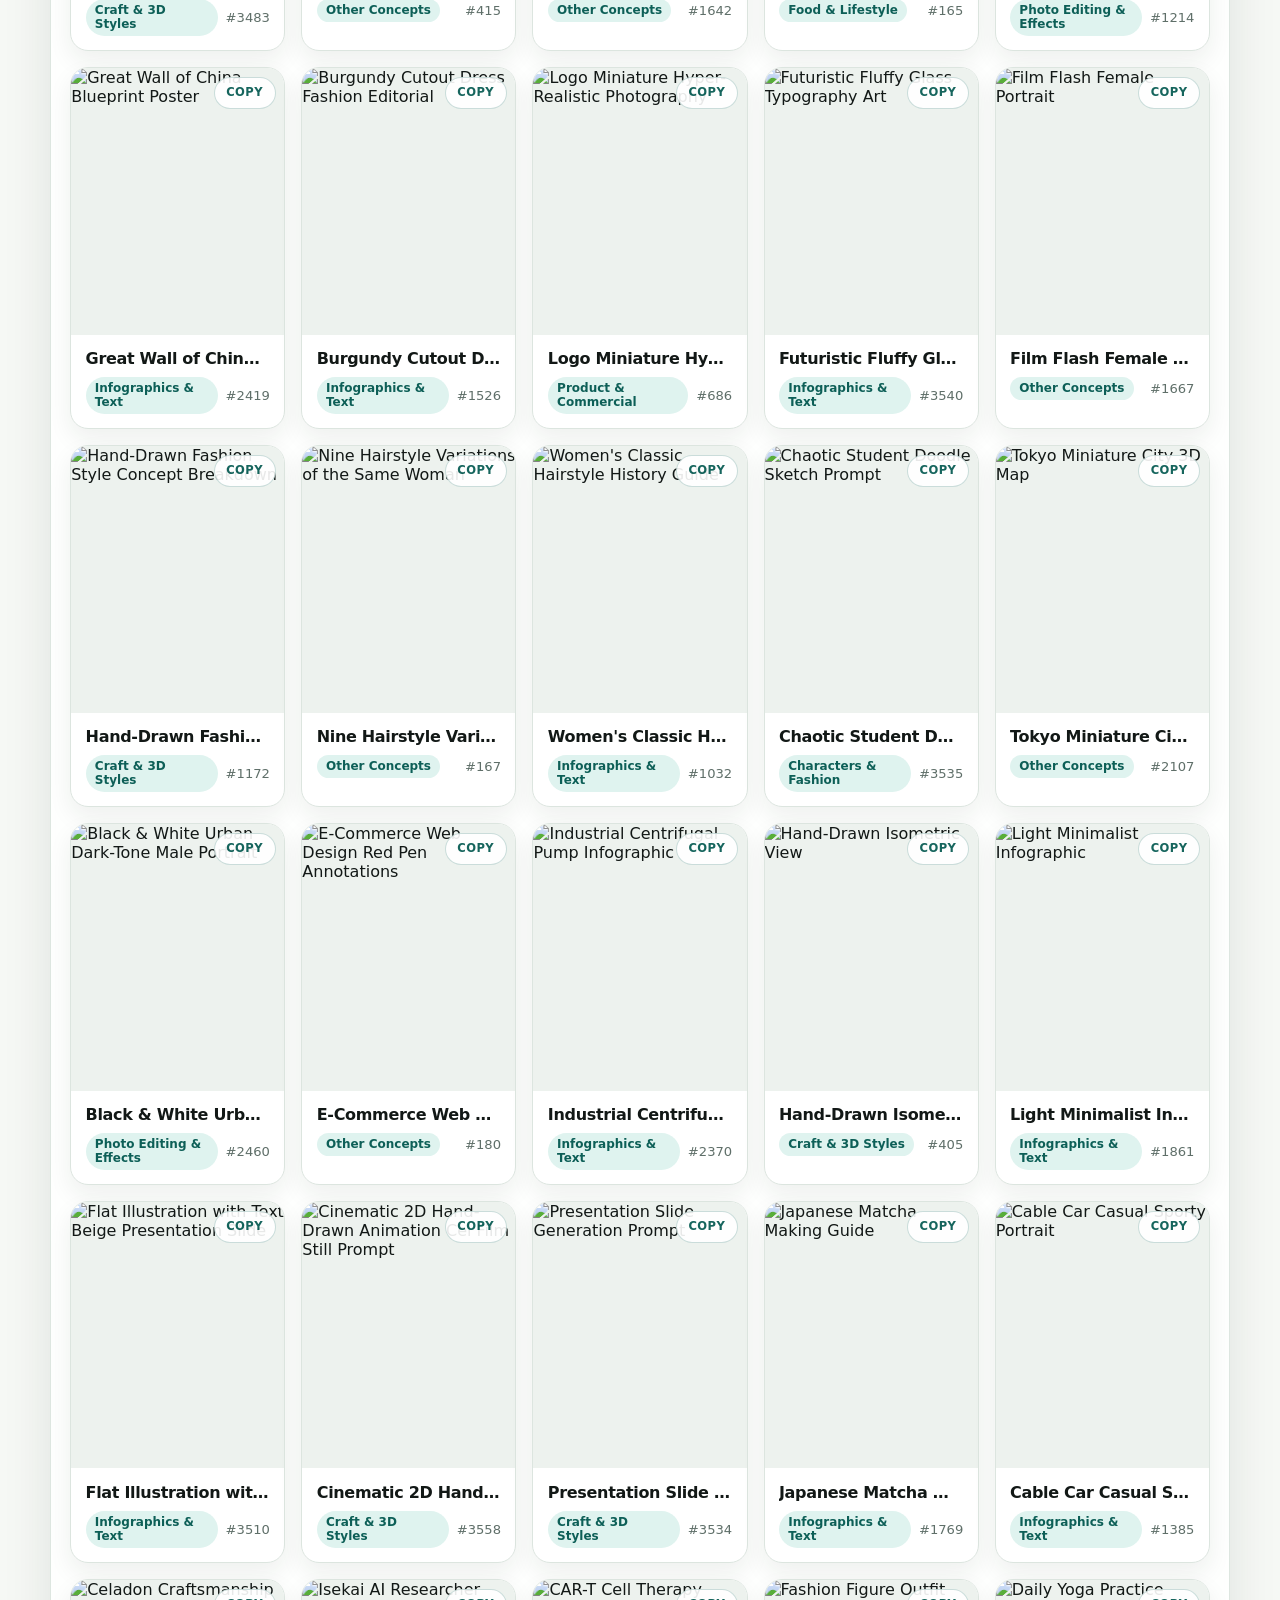
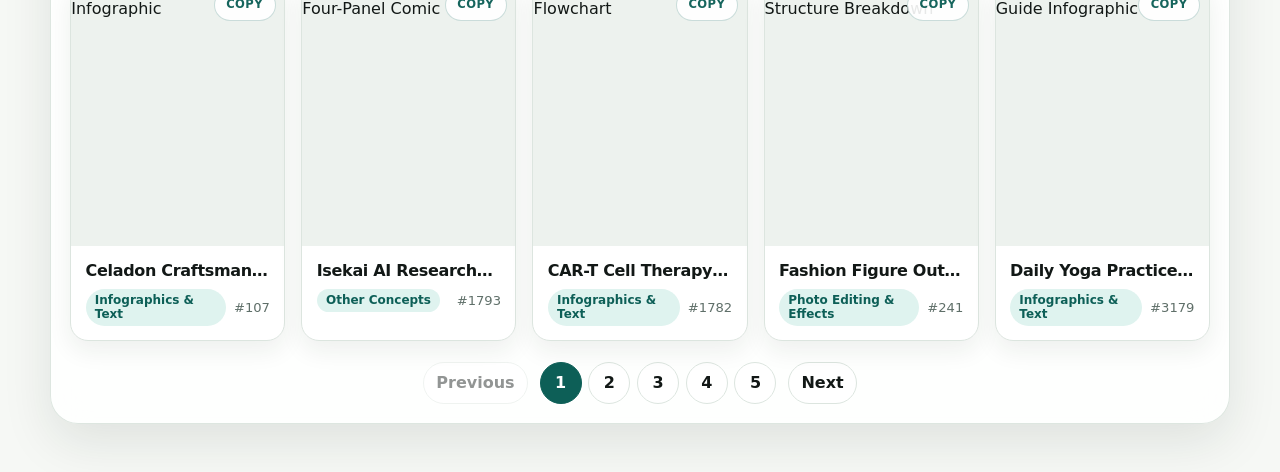
==== commit 7d74e4b5: "Add search operator helper text" ====
--- a/ernie-prompts-awesome/index.html
+++ b/ernie-prompts-awesome/index.html
@@ -32,6 +32,7 @@
         <label class="search-label" for="search-input">
           Search prompts
           <input id="search-input" type="search" placeholder='Try "photo realistic" OR portrait'>
+          <span class="search-help">Default is keyword AND. Use quotes for exact phrases, or capital OR for either choice.</span>
         </label>
 
         <label class="sort-toggle">
--- a/ernie-prompts-awesome/styles.css
+++ b/ernie-prompts-awesome/styles.css
@@ -159,6 +159,15 @@
   gap: 0.38rem;
 }
 
+.search-help {
+  color: var(--muted);
+  font-size: 0.76rem;
+  font-weight: 650;
+  letter-spacing: 0;
+  line-height: 1.35;
+  text-transform: none;
+}
+
 #search-input {
   width: 100%;
   min-height: 42px;
